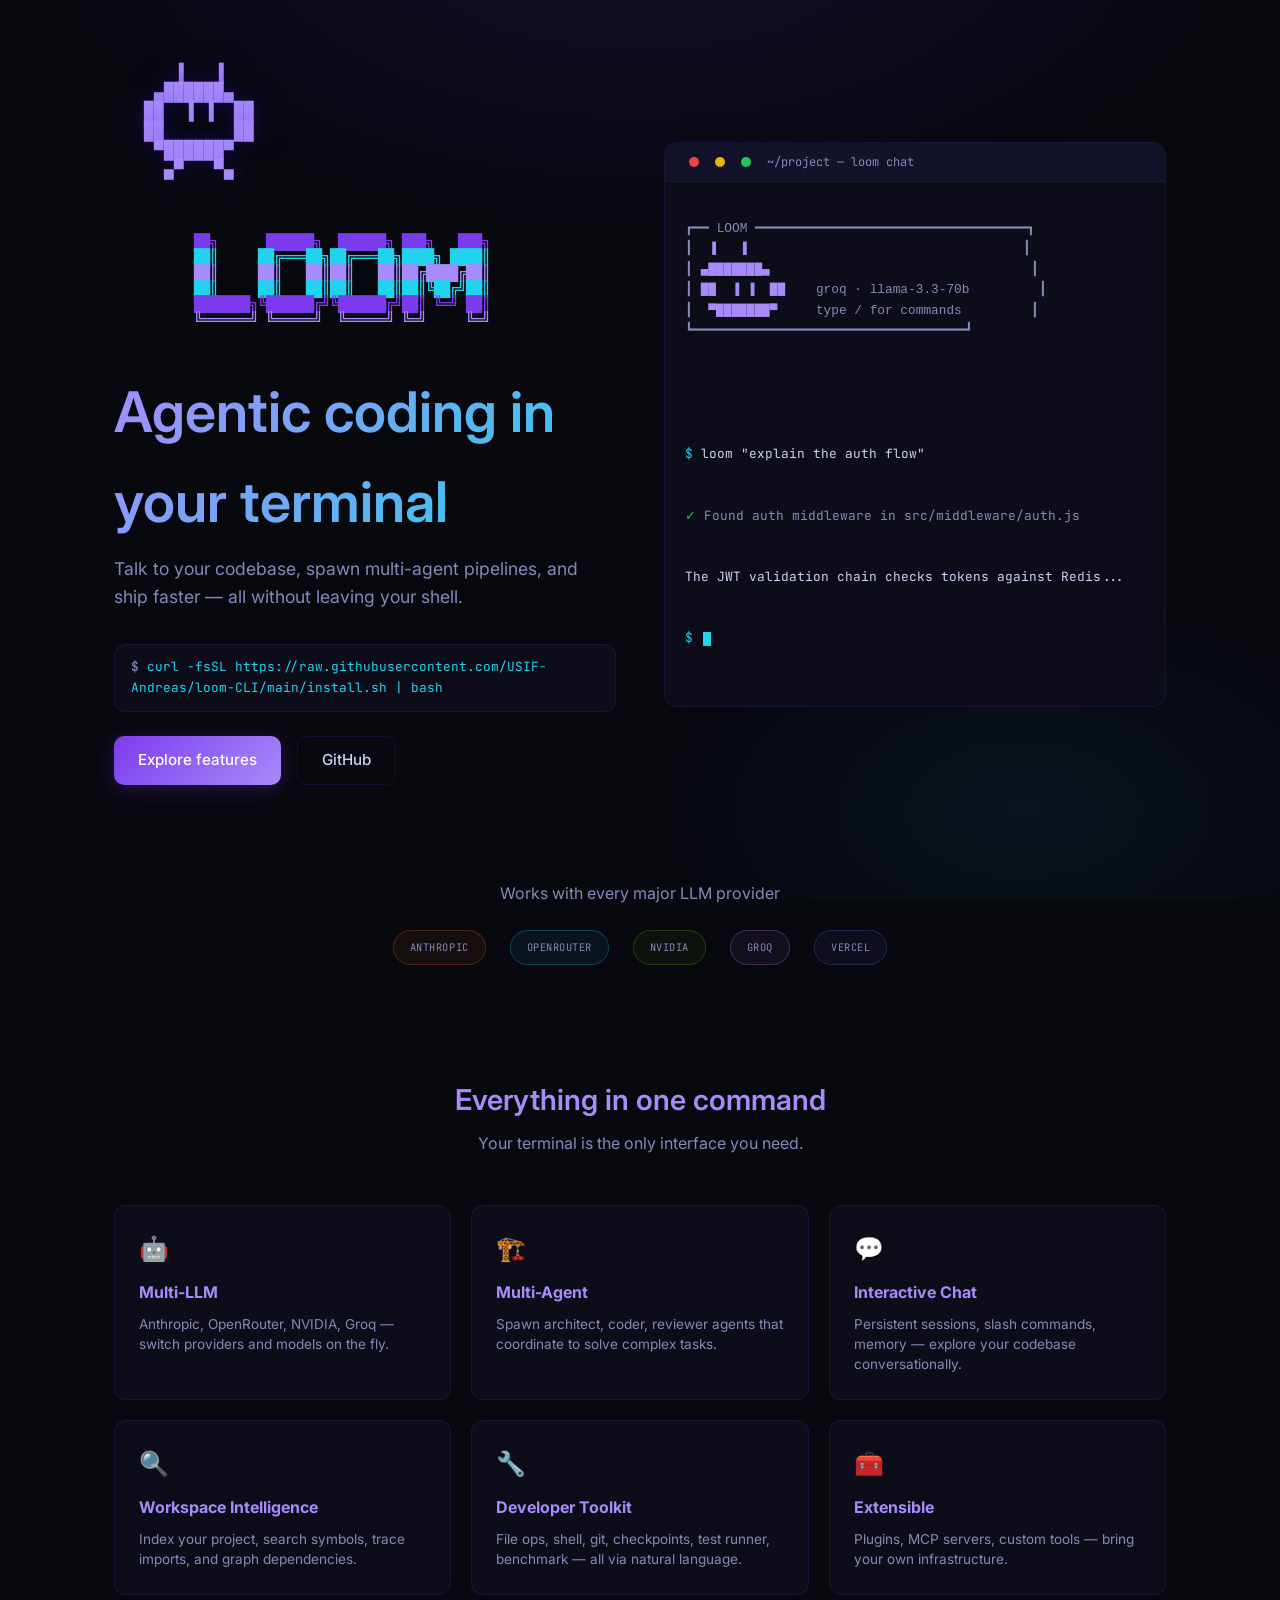
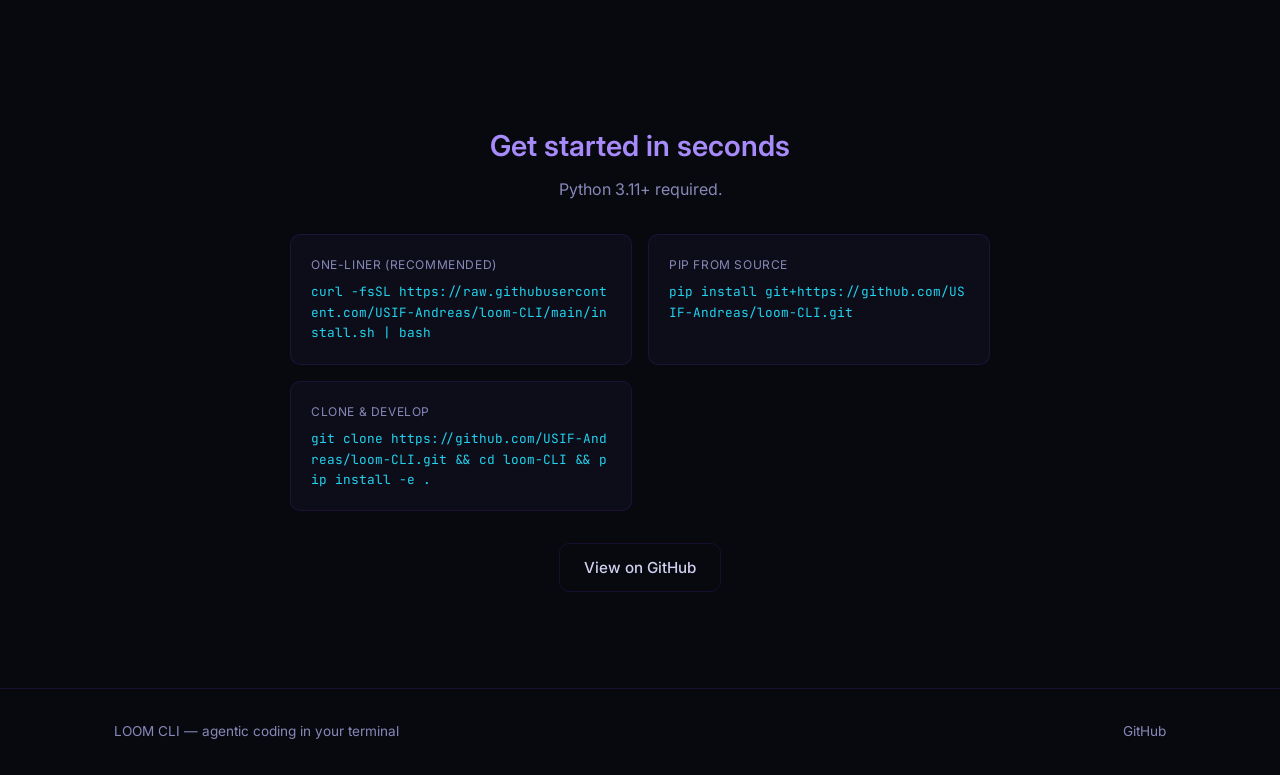
==== website/index.html @ ad47f684 "On branch main" ====
<!DOCTYPE html>
<html lang="en">
<head>
<meta charset="UTF-8">
<meta name="viewport" content="width=device-width, initial-scale=1.0">
<title>LOOM CLI — Agentic coding in your terminal</title>
<link rel="stylesheet" href="css/style.css">
<link rel="preconnect" href="https://fonts.googleapis.com">
<link href="https://fonts.googleapis.com/css2?family=Inter:wght@400;500;600&family=JetBrains+Mono:wght@400;500&display=swap" rel="stylesheet">
</head>
<body>

<div class="container">

  <!-- Hero -->
  <section class="hero">
    <div class="hero-grid">
      <div class="hero-left">
        <div style="display:flex;align-items:center;gap:1.5rem;flex-wrap:wrap">
        <div class="ghost" id="ghost">
          ▐   ▐
        ▄███████▄
       ██  ▐ ▐  ██
       ██       ██
        ▀███████▀
         ▄▀   ▀▄
        </div>

        <div class="loom-ascii">
          <span class="l">██╗      ██████╗  ██████╗ ███╗   ███╗</span>
          <span class="o">██║     ██╔═══██╗██╔═══██╗████╗ ████║</span>
          <span class="m">██║     ██║   ██║██║   ██║██╔████╔██║</span>
          <span class="o">██║     ██║   ██║██║   ██║██║╚██╔╝██║</span>
          <span class="l">███████╗╚██████╔╝╚██████╔╝██║ ╚═╝ ██║</span>
          <span class="m">╚══════╝ ╚═════╝  ╚═════╝ ╚═╝     ╚═╝</span>
        </div>
        </div>

        <h1>Agentic coding in your terminal</h1>
        <p>Talk to your codebase, spawn multi-agent pipelines, and ship faster — all without leaving your shell.</p>

        <div class="install-block">
          <div class="cmd" onclick="copyCmd(this)">
            curl -fsSL https://raw.githubusercontent.com/USIF-Andreas/loom-CLI/main/install.sh | bash
            <span class="copied">copied</span>
          </div>
        </div>

        <div class="btns">
          <a href="#features" class="btn btn-primary">Explore features</a>
          <a href="https://github.com/USIF-Andreas/loom-CLI" class="btn btn-outline">GitHub</a>
        </div>
      </div>

      <div class="hero-right">
        <div class="terminal-demo">
          <div class="bar">
            <span class="dot"></span>
            <span class="dot"></span>
            <span class="dot"></span>
            <span>~/project — loom chat</span>
          </div>
          <div class="output">
<pre class="line" style="margin:0;background:transparent;border:none;padding:0;color:#8888b8">┏━━ LOOM ━━━━━━━━━━━━━━━━━━━━━━━━━━━━━━━━━━┓
┃  <span style="color:#a78bfa">▐   ▐</span>                                    ┃
┃ <span style="color:#a78bfa">▄███████▄</span>                                  ┃
┃ <span style="color:#a78bfa">██  ▐ ▐  ██</span>    <span style="color:#8888b8">groq · llama-3.3-70b</span>         ┃
┃  <span style="color:#a78bfa">▀███████▀</span>     <span style="color:#8888b8">type / for commands</span>         ┃
┗━━━━━━━━━━━━━━━━━━━━━━━━━━━━━━━━━━┛</pre>
            <div class="line"><br></div>
            <div class="line"><span class="prompt">$</span> loom "explain the auth flow"</div>
            <div class="line"><span class="ok">✓</span> <span class="dim">Found auth middleware in src/middleware/auth.js</span></div>
            <div class="line"><span>The JWT validation chain checks tokens against Redis...</span></div>
            <div class="line"><span class="prompt">$</span> <span class="cursor"></span></div>
          </div>
        </div>
      </div>
    </div>
  </section>

  <!-- Providers -->
  <section class="providers">
    <p class="sub" style="text-align:center;color:var(--text2);margin-bottom:1.5rem">Works with every major LLM provider</p>
    <div class="provider-logos">
      <div class="provider-card" style="--c:#f97316">
        <span class="prov-name">Anthropic</span>
      </div>
      <div class="provider-card" style="--c:#22d3ee">
        <span class="prov-name">OpenRouter</span>
      </div>
      <div class="provider-card" style="--c:#76b900">
        <span class="prov-name">NVIDIA</span>
      </div>
      <div class="provider-card" style="--c:#c084fc">
        <span class="prov-name">Groq</span>
      </div>
      <div class="provider-card" style="--c:#6366f1">
        <span class="prov-name">Vercel</span>
      </div>
    </div>
  </section>

  <!-- Features -->
  <section class="features" id="features">
    <h2>Everything in one command</h2>
    <p class="sub">Your terminal is the only interface you need.</p>

    <div class="features-grid">
      <div class="feature-card">
        <div class="icon">&#x1f916;</div>
        <h3>Multi-LLM</h3>
        <p>Anthropic, OpenRouter, NVIDIA, Groq — switch providers and models on the fly.</p>
      </div>
      <div class="feature-card">
        <div class="icon">&#x1f3d7;&#xfe0f;</div>
        <h3>Multi-Agent</h3>
        <p>Spawn architect, coder, reviewer agents that coordinate to solve complex tasks.</p>
      </div>
      <div class="feature-card">
        <div class="icon">&#x1f4ac;</div>
        <h3>Interactive Chat</h3>
        <p>Persistent sessions, slash commands, memory — explore your codebase conversationally.</p>
      </div>
      <div class="feature-card">
        <div class="icon">&#x1f50d;</div>
        <h3>Workspace Intelligence</h3>
        <p>Index your project, search symbols, trace imports, and graph dependencies.</p>
      </div>
      <div class="feature-card">
        <div class="icon">&#x1f527;</div>
        <h3>Developer Toolkit</h3>
        <p>File ops, shell, git, checkpoints, test runner, benchmark — all via natural language.</p>
      </div>
      <div class="feature-card">
        <div class="icon">&#x1f9f0;</div>
        <h3>Extensible</h3>
        <p>Plugins, MCP servers, custom tools — bring your own infrastructure.</p>
      </div>
    </div>
  </section>

  <!-- Install -->
  <section class="install-section" id="install">
    <h2>Get started in seconds</h2>
    <p class="sub">Python 3.11+ required.</p>

    <div class="methods">
      <div class="method">
        <div class="label">One-liner (recommended)</div>
        <code>curl -fsSL https://raw.githubusercontent.com/USIF-Andreas/loom-CLI/main/install.sh | bash</code>
      </div>
      <div class="method">
        <div class="label">pip from source</div>
        <code>pip install git+https://github.com/USIF-Andreas/loom-CLI.git</code>
      </div>
      <div class="method">
        <div class="label">Clone &amp; develop</div>
        <code>git clone https://github.com/USIF-Andreas/loom-CLI.git && cd loom-CLI && pip install -e .</code>
      </div>
    </div>

    <div class="btns">
      <a href="https://github.com/USIF-Andreas/loom-CLI" class="btn btn-outline">View on GitHub</a>
    </div>
  </section>

</div>

<footer>
  <div class="container">
    <div class="inner">
      <p>LOOM CLI &mdash; agentic coding in your terminal</p>
      <a href="https://github.com/USIF-Andreas/loom-CLI">GitHub</a>
    </div>
  </div>
</footer>

<script src="js/script.js"></script>
</body>
</html>
---- website/css/style.css ----
:root {
  --bg: #08080f;
  --bg2: #0d0d1a;
  --bg3: #12122a;
  --text: #d0d0f0;
  --text2: #8888b8;
  --primary: #7c3aed;
  --primary2: #a78bfa;
  --accent: #22d3ee;
  --accent2: #67e8f9;
  --glow: rgba(124, 58, 237, 0.25);
  --glow2: rgba(34, 211, 238, 0.15);
  --border: rgba(124, 58, 237, 0.15);
  --font: 'Inter', system-ui, -apple-system, sans-serif;
  --mono: 'JetBrains Mono', 'Fira Code', monospace;
}

* { margin:0; padding:0; box-sizing:border-box; }
html { scroll-behavior:smooth; }

body {
  font-family: var(--font);
  background: var(--bg);
  color: var(--text);
  line-height: 1.6;
  min-height: 100vh;
  overflow-x: hidden;
}

body::before {
  content: '';
  position: fixed;
  inset: 0;
  background:
    radial-gradient(ellipse 80% 60% at 50% -10%, rgba(124,58,237,.12) 0%, transparent 60%),
    radial-gradient(ellipse 60% 50% at 80% 90%, rgba(34,211,238,.06) 0%, transparent 50%);
  pointer-events: none;
  z-index: 0;
}

.container { max-width: 1100px; margin: 0 auto; padding: 0 1.5rem; position: relative; z-index: 1; }

/* Ghost */
.ghost {
  font-family: var(--mono);
  font-size: 1rem;
  line-height: 1.2;
  color: var(--primary2);
  text-shadow: 0 0 20px var(--glow), 0 0 40px var(--glow);
  white-space: pre;
  display: inline-block;
  animation: ghostFloat 3s ease-in-out infinite, ghostFlicker 5s ease-in-out infinite;
}

@keyframes ghostFloat {
  0%, 100% { transform: translateY(0); }
  50% { transform: translateY(-5px); }
}

@keyframes ghostFlicker {
  0%, 100% { opacity: 1; }
  25% { opacity: .88; }
  50% { opacity: 1; }
  75% { opacity: .92; }
}

.ghost.fly-up {
  animation: ghostFlyUp .2s ease-out forwards;
}

.ghost.fly-down {
  animation: ghostFlyDown .2s ease-in forwards;
}

@keyframes ghostFlyUp {
  0% { transform: translateY(0); }
  100% { transform: translateY(-10px); }
}

@keyframes ghostFlyDown {
  0% { transform: translateY(-10px); }
  100% { transform: translateY(0); }
}

/* LOOM ASCII art */
.loom-ascii {
  font-family: var(--mono);
  font-size: clamp(0.55rem, 2vw, 0.85rem);
  line-height: 1.15;
  white-space: pre;
  display: inline-block;
  text-align: center;
  margin: 1rem 0;
}

.loom-ascii .l { color: var(--primary); }
.loom-ascii .o { color: var(--accent); }
.loom-ascii .m { color: var(--primary2); }

/* Hero */
.hero {
  min-height: 90vh;
  display: flex;
  align-items: center;
  justify-content: center;
  padding: 4rem 0;
}

.hero-grid {
  display: grid;
  grid-template-columns: 1fr 1fr;
  gap: 3rem;
  align-items: center;
  width: 100%;
}

.hero-left {
  text-align: left;
}

.hero-left .loom-ascii {
  text-align: left;
  margin: 1rem 0 0.5rem;
}

.hero-left h1 {
  text-align: left;
  margin: 0.5rem 0;
}

.hero-left p {
  text-align: left;
  margin: 0 0 1.5rem;
  max-width: 480px;
}

.hero-left .install-block {
  margin: 1.5rem 0;
  max-width: 560px;
}

.hero-left .btns {
  justify-content: flex-start;
}

.hero-right {
  display: flex;
  justify-content: center;
}

.hero h1 {
  font-size: clamp(2rem, 6vw, 3.5rem);
  font-weight: 600;
  margin: 1rem 0 .5rem;
  background: linear-gradient(135deg, var(--primary2), var(--accent));
  -webkit-background-clip: text;
  -webkit-text-fill-color: transparent;
  background-clip: text;
}

.hero p {
  color: var(--text2);
  font-size: 1.1rem;
  max-width: 520px;
  margin: 0 auto 2rem;
}

/* Install command */
.install-block {
  margin: 1.5rem auto;
  max-width: 600px;
  width: 100%;
}

.install-block .cmd {
  background: var(--bg2);
  border: 1px solid var(--border);
  border-radius: 12px;
  padding: .8rem 1rem;
  font-family: var(--mono);
  font-size: .8rem;
  color: var(--accent);
  cursor: pointer;
  transition: all .3s;
  position: relative;
  overflow-wrap: break-word;
}

.install-block .cmd::before {
  content: '$';
  color: var(--text2);
  font-weight: 500;
}

.install-block .cmd:hover {
  border-color: var(--primary);
  box-shadow: 0 0 25px var(--glow);
}

.install-block .cmd .copied {
  position: absolute;
  right: .75rem;
  font-size: .7rem;
  color: var(--accent);
  opacity: 0;
  transition: opacity .3s;
}

.install-block .cmd .copied.show { opacity: 1; }

/* Buttons */
.btn {
  display: inline-flex;
  align-items: center;
  gap: .5rem;
  padding: .7rem 1.5rem;
  border-radius: 10px;
  font-weight: 500;
  text-decoration: none;
  transition: all .3s;
  font-size: .95rem;
  cursor: pointer;
  border: none;
}

.btn-primary {
  background: linear-gradient(135deg, var(--primary), var(--primary2));
  color: #fff;
  box-shadow: 0 4px 20px var(--glow);
}

.btn-primary:hover {
  transform: translateY(-2px);
  box-shadow: 0 6px 30px var(--glow);
}

.btn-outline {
  background: transparent;
  color: var(--text);
  border: 1px solid var(--border);
}

.btn-outline:hover {
  border-color: var(--primary);
  background: rgba(124,58,237,.08);
  transform: translateY(-2px);
}

.btns { display: flex; gap: 1rem; justify-content: center; flex-wrap: wrap; margin-top: 1rem; }

/* Provider logos */
.providers {
  padding: 2rem 0 3rem;
}

.provider-logos {
  display: flex;
  justify-content: center;
  align-items: center;
  gap: 1.5rem;
  flex-wrap: wrap;
}

.provider-card {
  display: flex;
  align-items: center;
  padding: .5rem 1rem;
  border-radius: 20px;
  border: 1px solid color-mix(in srgb, var(--c) 25%, transparent);
  background: color-mix(in srgb, var(--c) 6%, transparent);
  transition: all .3s;
  cursor: default;
}

.provider-card:hover {
  background: color-mix(in srgb, var(--c) 14%, transparent);
  border-color: color-mix(in srgb, var(--c) 50%, transparent);
  transform: translateY(-3px);
  box-shadow: 0 6px 20px color-mix(in srgb, var(--c) 15%, transparent);
}

.prov-name {
  font-family: var(--mono);
  font-size: .65rem;
  color: var(--text2);
  text-transform: uppercase;
  letter-spacing: .05em;
}

/* Terminal demo */
.terminal-demo {
  background: var(--bg2);
  border: 1px solid var(--border);
  border-radius: 14px;
  overflow: hidden;
  margin: 3rem auto;
  max-width: 680px;
  width: 100%;
}

.terminal-demo .bar {
  display: flex;
  align-items: center;
  gap: .5rem;
  padding: .6rem 1rem;
  background: var(--bg3);
  border-bottom: 1px solid var(--border);
}

.terminal-demo .bar .dot {
  width: 10px; height: 10px;
  border-radius: 50%;
}

.terminal-demo .bar .dot:nth-child(1) { background: #ef4444; }
.terminal-demo .bar .dot:nth-child(2) { background: #eab308; }
.terminal-demo .bar .dot:nth-child(3) { background: #22c55e; }

.terminal-demo .bar span {
  font-family: var(--mono);
  font-size: .75rem;
  color: var(--text2);
  margin-left: .5rem;
}

.terminal-demo .output {
  padding: 1rem 1.25rem;
  font-family: var(--mono);
  font-size: .8rem;
  line-height: 1.6;
  min-height: 180px;
  white-space: pre;
}

.terminal-demo .output .line {
  opacity: 0;
  animation: typeIn .4s ease forwards;
}

.terminal-demo .output .line:nth-child(1) { animation-delay: .3s; }
.terminal-demo .output .line:nth-child(2) { animation-delay: .9s; }
.terminal-demo .output .line:nth-child(3) { animation-delay: 1.5s; }
.terminal-demo .output .line:nth-child(4) { animation-delay: 2.1s; }
.terminal-demo .output .line:nth-child(5) { animation-delay: 2.7s; }
.terminal-demo .output .line:nth-child(6) { animation-delay: 3.3s; }
.terminal-demo .output .line:nth-child(7) { animation-delay: 3.9s; }
.terminal-demo .output .line:nth-child(8) { animation-delay: 4.5s; }
.terminal-demo .output .line:nth-child(9) { animation-delay: 5.1s; }
.terminal-demo .output .line:nth-child(10) { animation-delay: 5.7s; }

@keyframes typeIn {
  to { opacity: 1; }
}

.terminal-demo .output .prompt { color: var(--accent); }
.terminal-demo .output .info { color: var(--text2); }
.terminal-demo .output .ok { color: #22c55e; }
.terminal-demo .output .highlight { color: var(--primary2); }
.terminal-demo .output .dim { color: var(--text2); }

.terminal-demo .cursor {
  display: inline-block;
  width: 8px;
  height: 1.1em;
  background: var(--accent);
  animation: blink 1s step-end infinite;
  vertical-align: text-bottom;
  margin-left: 2px;
}

@keyframes blink {
  50% { opacity: 0; }
}

/* Features */
.features {
  padding: 4rem 0;
}

.features h2 {
  text-align: center;
  font-size: 1.8rem;
  font-weight: 600;
  margin-bottom: .5rem;
  color: var(--primary2);
}

.features .sub {
  text-align: center;
  color: var(--text2);
  margin-bottom: 3rem;
}

.features-grid {
  display: grid;
  grid-template-columns: repeat(auto-fit, minmax(280px, 1fr));
  gap: 1.25rem;
}

.feature-card {
  background: var(--bg2);
  border: 1px solid var(--border);
  border-radius: 12px;
  padding: 1.5rem;
  transition: all .3s;
  position: relative;
  overflow: hidden;
}

.feature-card::before {
  content: '';
  position: absolute;
  top: 0; left: 0;
  width: 100%; height: 2px;
  background: linear-gradient(90deg, var(--primary), var(--accent));
  transform: scaleX(0);
  transition: transform .4s;
  transform-origin: left;
}

.feature-card:hover { border-color: var(--primary); transform: translateY(-4px); }
.feature-card:hover::before { transform: scaleX(1); }

.feature-card .icon { font-size: 1.5rem; margin-bottom: .75rem; }
.feature-card h3 { font-size: 1rem; margin-bottom: .5rem; color: var(--primary2); }
.feature-card p { font-size: .85rem; color: var(--text2); line-height: 1.5; }

/* Install section */
.install-section {
  padding: 4rem 0;
  text-align: center;
}

.install-section h2 {
  font-size: 1.8rem;
  font-weight: 600;
  margin-bottom: .5rem;
  color: var(--primary2);
}

.install-section .sub {
  color: var(--text2);
  margin-bottom: 2rem;
}

.methods {
  display: grid;
  grid-template-columns: repeat(auto-fit, minmax(240px, 1fr));
  gap: 1rem;
  max-width: 700px;
  margin: 0 auto 2rem;
}

.method {
  background: var(--bg2);
  border: 1px solid var(--border);
  border-radius: 10px;
  padding: 1.25rem;
  text-align: left;
  transition: all .3s;
}

.method:hover { border-color: var(--primary); }

.method .label {
  font-size: .75rem;
  text-transform: uppercase;
  letter-spacing: .05em;
  color: var(--text2);
  margin-bottom: .5rem;
}

.method code {
  display: block;
  font-family: var(--mono);
  font-size: .8rem;
  color: var(--accent);
  word-break: break-all;
}

/* Footer */
footer {
  border-top: 1px solid var(--border);
  padding: 2rem 0;
  margin-top: 2rem;
}

footer .inner {
  display: flex;
  justify-content: space-between;
  align-items: center;
  flex-wrap: wrap;
  gap: 1rem;
}

footer p { color: var(--text2); font-size: .85rem; }

footer a {
  color: var(--text2);
  text-decoration: none;
  font-size: .85rem;
  transition: color .2s;
}

footer a:hover { color: var(--primary2); }

/* Responsive */
@media (max-width: 900px) {
  .hero-grid { grid-template-columns: 1fr; gap: 2rem; }
  .hero-left { text-align: center; }
  .hero-left h1 { text-align: center; }
  .hero-left p { text-align: center; margin: 0 auto 1.5rem; }
  .hero-left .loom-ascii { text-align: center; }
  .hero-left .install-block { margin: 1.5rem auto; }
  .hero-left .btns { justify-content: center; }
}

@media (max-width: 640px) {
  .btns { flex-direction: column; align-items: center; }
  .features-grid { grid-template-columns: 1fr; }
  .methods { grid-template-columns: 1fr; }
  footer .inner { flex-direction: column; text-align: center; }
  .terminal-demo .output { padding: .75rem; font-size: .7rem; }
  .hero h1 { font-size: clamp(1.4rem, 5vw, 2rem); }
  .hero p { font-size: .95rem; }
  .install-block .cmd { font-size: .7rem; padding: .6rem .75rem; }
}
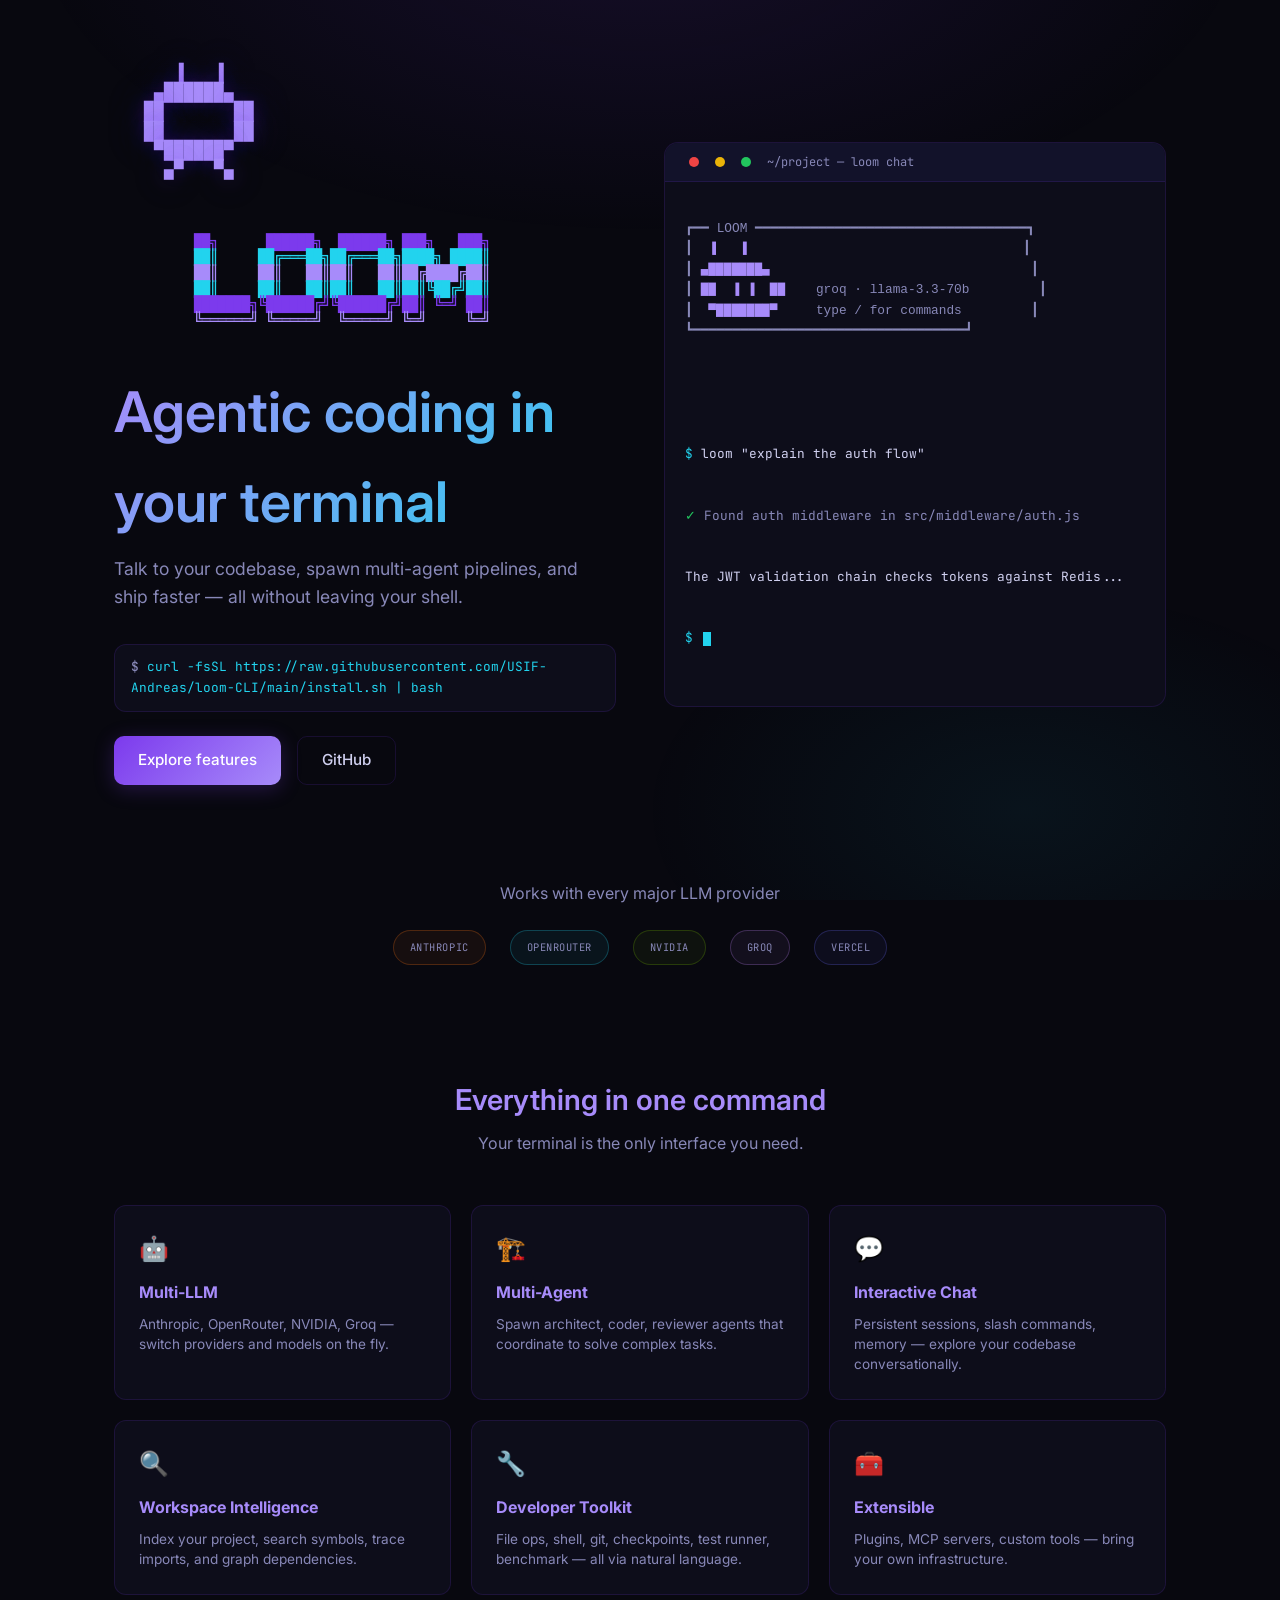
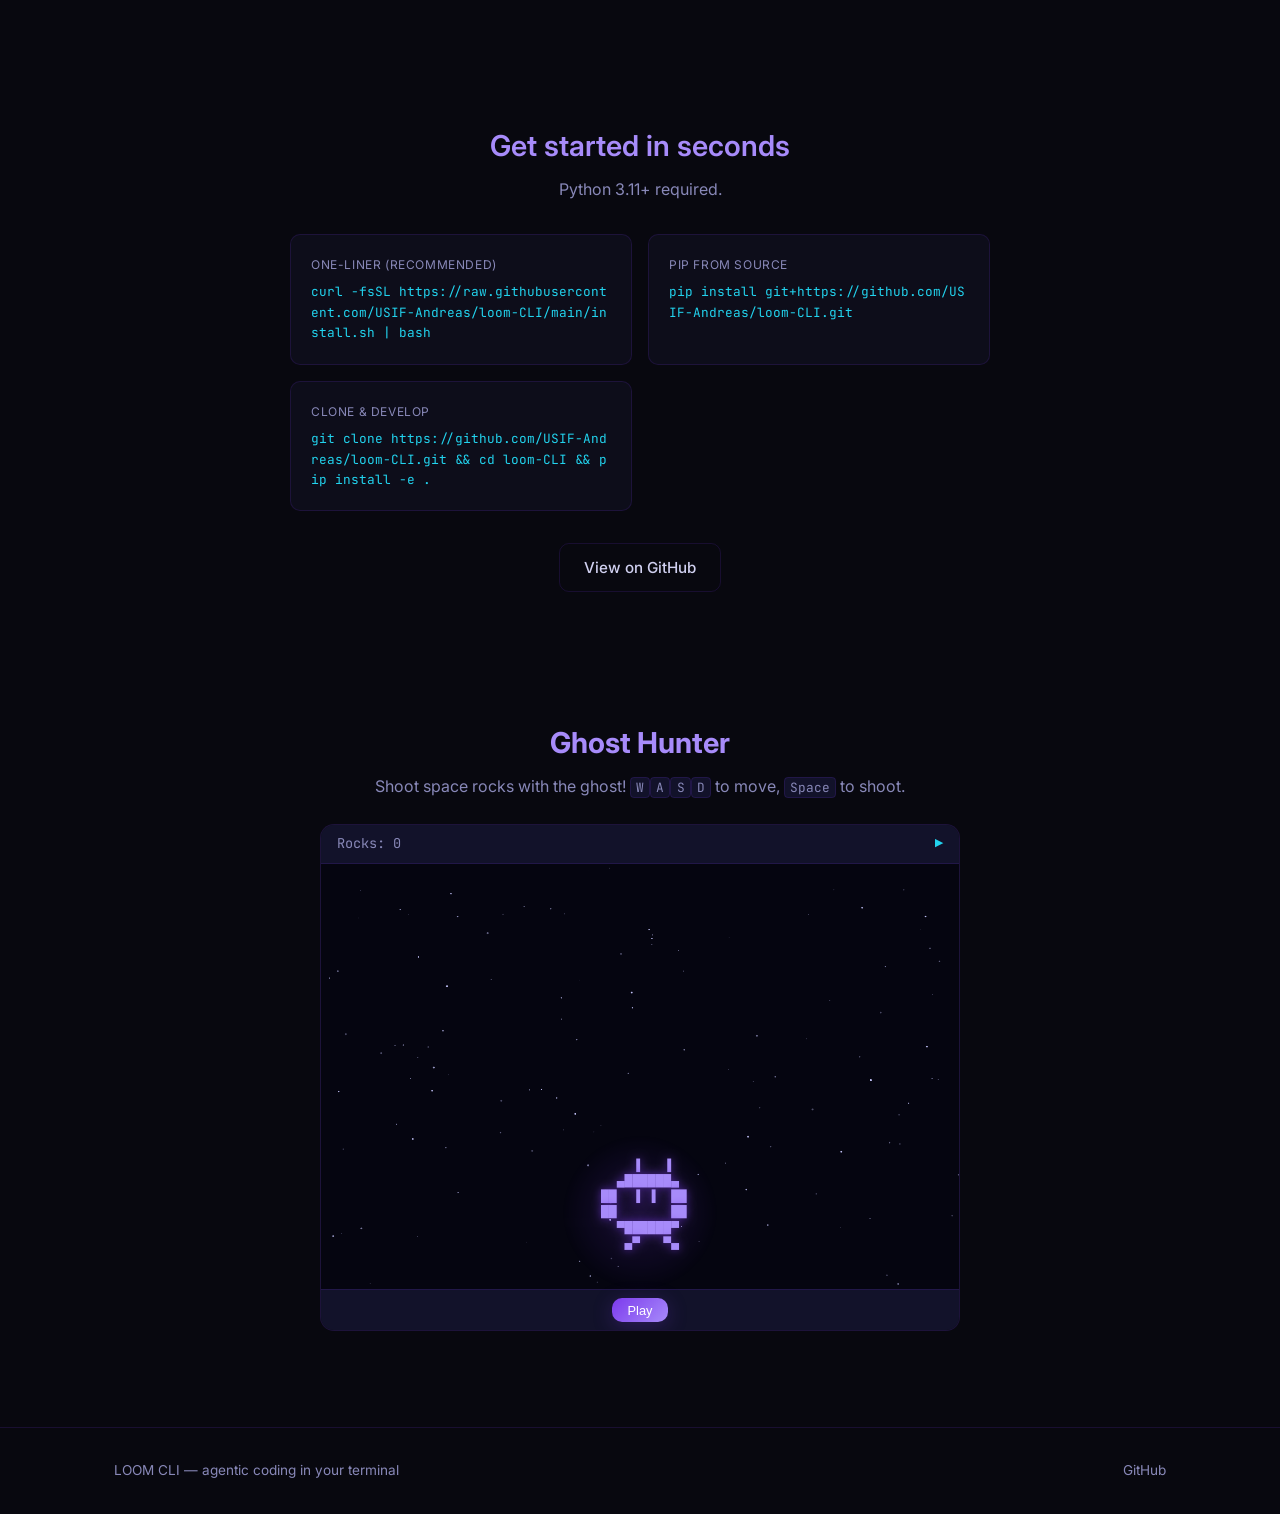
==== commit 43bb796b: "On branch main" ====
--- a/website/index.html
+++ b/website/index.html
@@ -164,6 +164,22 @@
     </div>
   </section>
 
+  <!-- Game -->
+  <section class="game-section" id="game">
+    <h2>Ghost Hunter</h2>
+    <p class="sub">Shoot space rocks with the ghost! <kbd>W</kbd><kbd>A</kbd><kbd>S</kbd><kbd>D</kbd> to move, <kbd>Space</kbd> to shoot.</p>
+    <div class="game-wrapper">
+      <div class="game-hud-top">
+        <span>Rocks: <span id="rockCount">0</span></span>
+        <span class="game-status" id="gameStatus">&#9654;</span>
+      </div>
+      <canvas id="gameCanvas"></canvas>
+      <div class="game-hud-bottom">
+        <button class="btn btn-primary" id="restartBtn">Play</button>
+      </div>
+    </div>
+  </section>
+
 </div>
 
 <footer>
--- a/website/css/style.css
+++ b/website/css/style.css
@@ -515,6 +515,79 @@
   .hero-left .btns { justify-content: center; }
 }
 
+/* Game */
+.game-section {
+  padding: 4rem 0;
+  text-align: center;
+}
+
+.game-section h2 {
+  font-size: 1.8rem;
+  color: var(--primary2);
+  margin-bottom: .5rem;
+}
+
+.game-section .sub {
+  color: var(--text2);
+  margin-bottom: 1.5rem;
+}
+
+.game-section kbd {
+  font-family: var(--mono);
+  background: var(--bg3);
+  border: 1px solid var(--border);
+  border-radius: 4px;
+  padding: .1em .4em;
+  font-size: .8rem;
+}
+
+.game-wrapper {
+  max-width: 640px;
+  margin: 0 auto;
+  background: var(--bg2);
+  border: 1px solid var(--border);
+  border-radius: 14px;
+  overflow: hidden;
+}
+
+.game-hud-top {
+  display: flex;
+  justify-content: space-between;
+  align-items: center;
+  padding: .5rem 1rem;
+  background: var(--bg3);
+  border-bottom: 1px solid var(--border);
+  font-family: var(--mono);
+  font-size: .85rem;
+  color: var(--text2);
+}
+
+.game-hud-bottom {
+  display: flex;
+  justify-content: center;
+  align-items: center;
+  padding: .5rem 1rem;
+  background: var(--bg3);
+  border-top: 1px solid var(--border);
+}
+
+.game-hud-bottom .btn {
+  padding: .3rem 1rem;
+  font-size: .8rem;
+}
+
+.game-status {
+  color: var(--accent);
+}
+
+#gameCanvas {
+  display: block;
+  width: 100%;
+  aspect-ratio: 600 / 400;
+  background: #050510;
+  cursor: none;
+}
+
 @media (max-width: 640px) {
   .btns { flex-direction: column; align-items: center; }
   .features-grid { grid-template-columns: 1fr; }
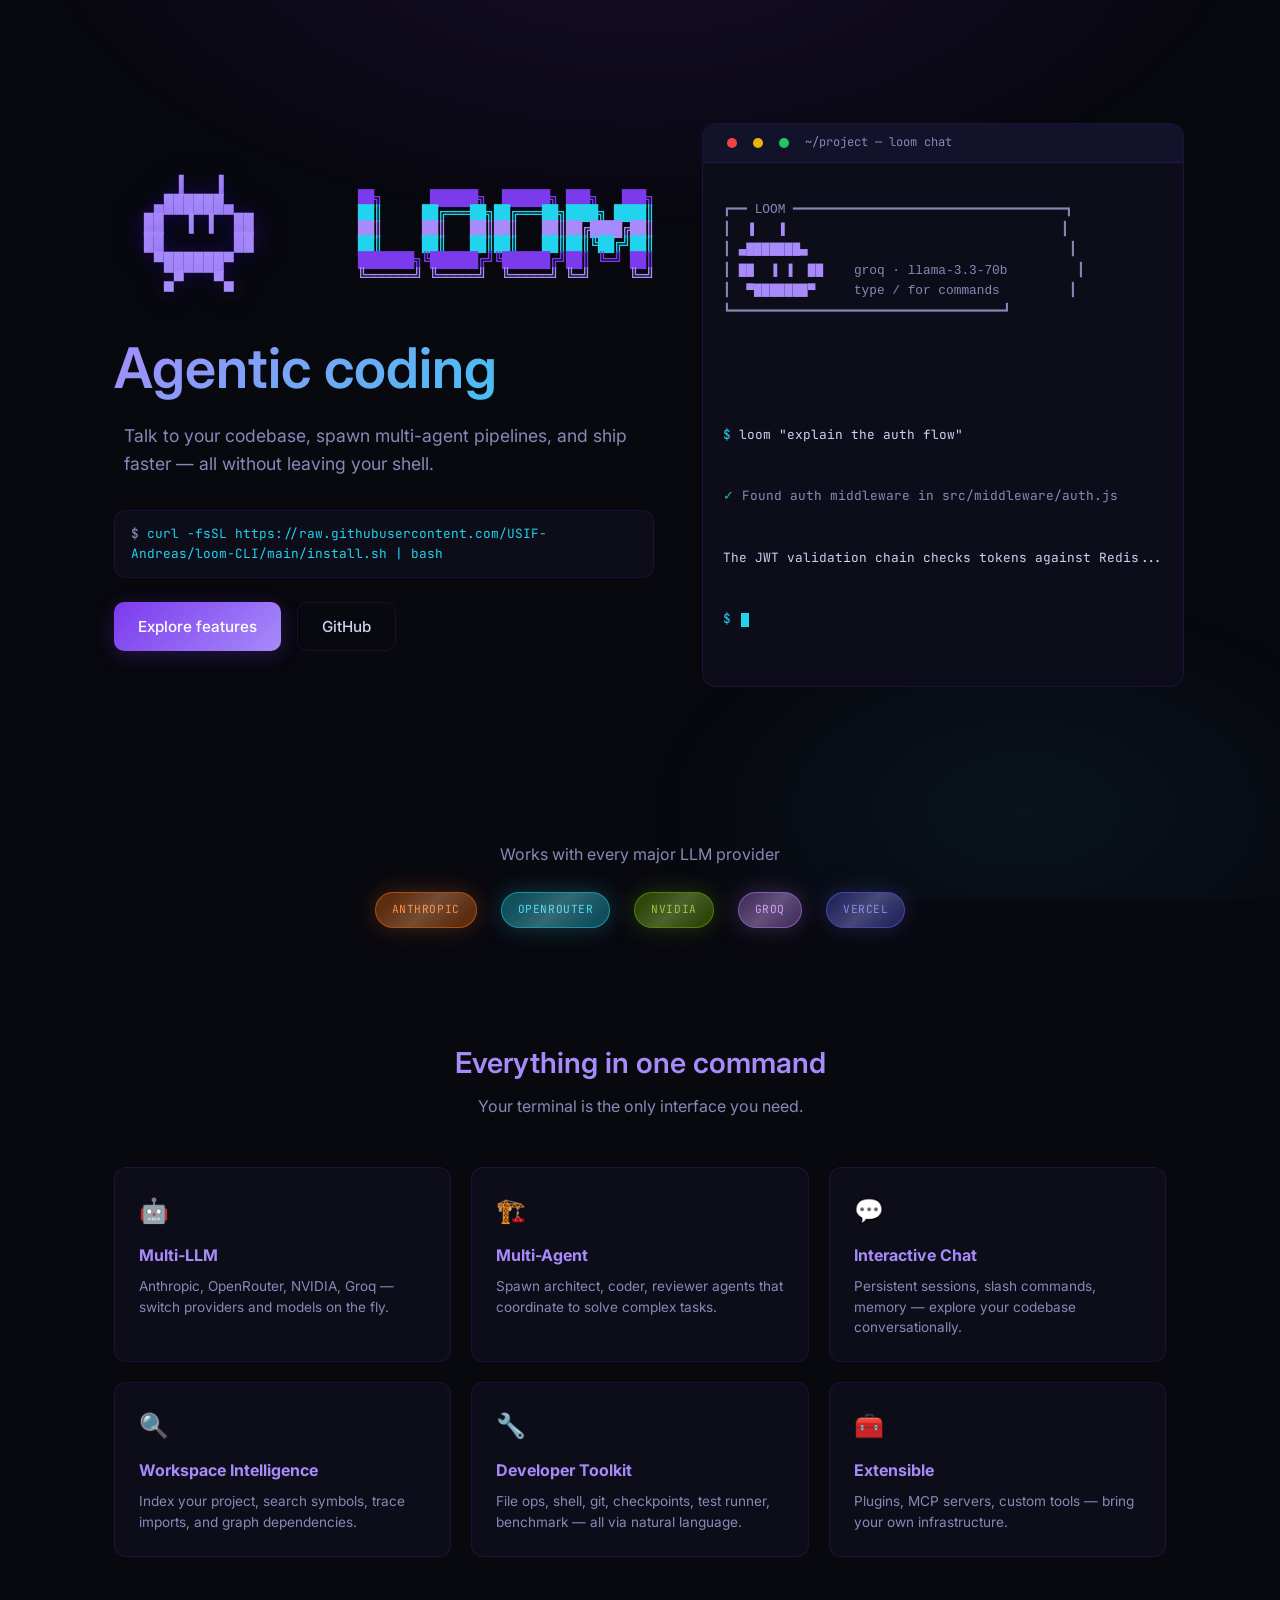
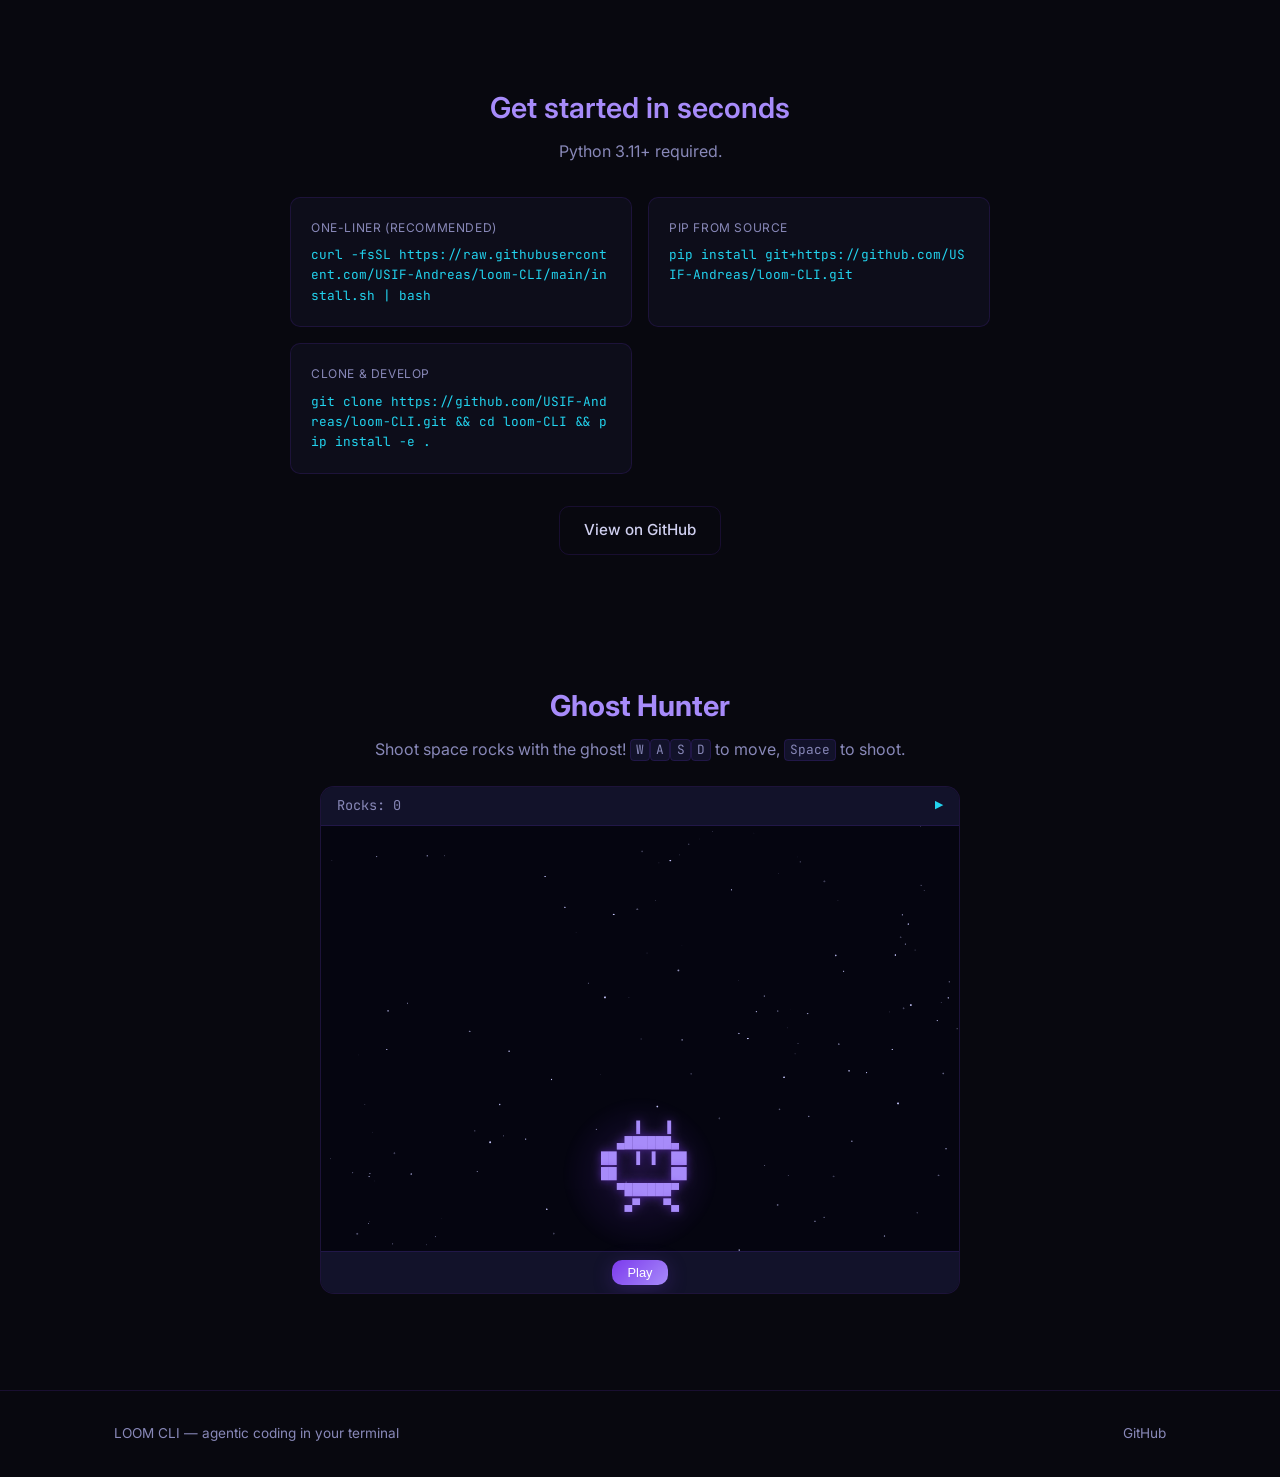
==== commit 8c93fb99: "On branch main" ====
--- a/website/index.html
+++ b/website/index.html
@@ -4,6 +4,7 @@
 <meta charset="UTF-8">
 <meta name="viewport" content="width=device-width, initial-scale=1.0">
 <title>LOOM CLI — Agentic coding in your terminal</title>
+<link rel="icon" type="image/svg+xml" href="data:image/svg+xml,%3Csvg xmlns='http://www.w3.org/2000/svg' viewBox='0 0 64 64'%3E%3Cdefs%3E%3ClinearGradient id='g' x1='0' y1='0' x2='1' y2='1'%3E%3Cstop offset='0' stop-color='%23a78bfa'/%3E%3Cstop offset='1' stop-color='%237c3aed'/%3E%3C/linearGradient%3E%3C/defs%3E%3Cpath d='M32 6C22 6 14 14 14 24v20c0 2 2 4 4 4l6-4 6 4 6-4 6 4 6-4 6 4c2 0 4-2 4-4V24c0-10-8-18-18-18z' fill='url(%23g)'/%3E%3Ccircle cx='24' cy='24' r='3' fill='%231a1a2e'/%3E%3Ccircle cx='40' cy='24' r='3' fill='%231a1a2e'/%3E%3Ccircle cx='24' cy='24' r='1.2' fill='%23fff'/%3E%3Ccircle cx='40' cy='24' r='1.2' fill='%23fff'/%3E%3C/svg%3E">
 <link rel="stylesheet" href="css/style.css">
 <link rel="preconnect" href="https://fonts.googleapis.com">
 <link href="https://fonts.googleapis.com/css2?family=Inter:wght@400;500;600&family=JetBrains+Mono:wght@400;500&display=swap" rel="stylesheet">
@@ -16,8 +17,8 @@
   <section class="hero">
     <div class="hero-grid">
       <div class="hero-left">
-        <div style="display:flex;align-items:center;gap:1.5rem;flex-wrap:wrap">
-        <div class="ghost" id="ghost">
+        <div style="display:flex;align-items:center;gap:1.5rem;flex-wrap:nowrap">
+        <div class="ghost" id="ghost" style="flex-shrink:0">
           ▐   ▐
         ▄███████▄
        ██  ▐ ▐  ██
@@ -36,7 +37,7 @@
         </div>
         </div>
 
-        <h1>Agentic coding in your terminal</h1>
+        <h1 id="heroTitle">Agentic coding in your terminal</h1>
         <p>Talk to your codebase, spawn multi-agent pipelines, and ship faster — all without leaving your shell.</p>
 
         <div class="install-block">
--- a/website/css/style.css
+++ b/website/css/style.css
@@ -152,6 +152,7 @@
   font-size: clamp(2rem, 6vw, 3.5rem);
   font-weight: 600;
   margin: 1rem 0 .5rem;
+  min-height: 1.4em;
   background: linear-gradient(135deg, var(--primary2), var(--accent));
   -webkit-background-clip: text;
   -webkit-text-fill-color: transparent;
@@ -266,23 +267,35 @@
   align-items: center;
   padding: .5rem 1rem;
   border-radius: 20px;
-  border: 1px solid color-mix(in srgb, var(--c) 25%, transparent);
-  background: color-mix(in srgb, var(--c) 6%, transparent);
+  border: 1px solid color-mix(in srgb, var(--c) 50%, transparent);
+  background: color-mix(in srgb, var(--c) 35%, transparent);
   transition: all .3s;
   cursor: default;
+  position: relative;
+  overflow: hidden;
+  box-shadow: 0 0 25px color-mix(in srgb, var(--c) 25%, transparent);
+}
+
+.provider-card::after {
+  content: '';
+  position: absolute;
+  inset: 0;
+  background: linear-gradient(135deg, transparent 15%, rgba(255,255,255,0.15) 50%, transparent 85%);
+  opacity: 1;
+  pointer-events: none;
 }
 
 .provider-card:hover {
-  background: color-mix(in srgb, var(--c) 14%, transparent);
-  border-color: color-mix(in srgb, var(--c) 50%, transparent);
-  transform: translateY(-3px);
-  box-shadow: 0 6px 20px color-mix(in srgb, var(--c) 15%, transparent);
+  background: color-mix(in srgb, var(--c) 55%, transparent);
+  border-color: color-mix(in srgb, var(--c) 85%, transparent);
+  transform: translateY(-3px) scale(1.05);
+  box-shadow: 0 0 50px color-mix(in srgb, var(--c) 55%, transparent), 0 0 100px color-mix(in srgb, var(--c) 30%, transparent);
 }
 
 .prov-name {
   font-family: var(--mono);
-  font-size: .65rem;
-  color: var(--text2);
+  font-size: .7rem;
+  color: color-mix(in srgb, var(--c) 85%, #fff);
   text-transform: uppercase;
   letter-spacing: .05em;
 }
@@ -355,6 +368,7 @@
 .terminal-demo .output .prompt { color: var(--accent); }
 .terminal-demo .output .info { color: var(--text2); }
 .terminal-demo .output .ok { color: #22c55e; }
+.terminal-demo .output .error { color: #ef4444; }
 .terminal-demo .output .highlight { color: var(--primary2); }
 .terminal-demo .output .dim { color: var(--text2); }
 
@@ -586,6 +600,7 @@
   aspect-ratio: 600 / 400;
   background: #050510;
   cursor: none;
+  touch-action: none;
 }
 
 @media (max-width: 640px) {
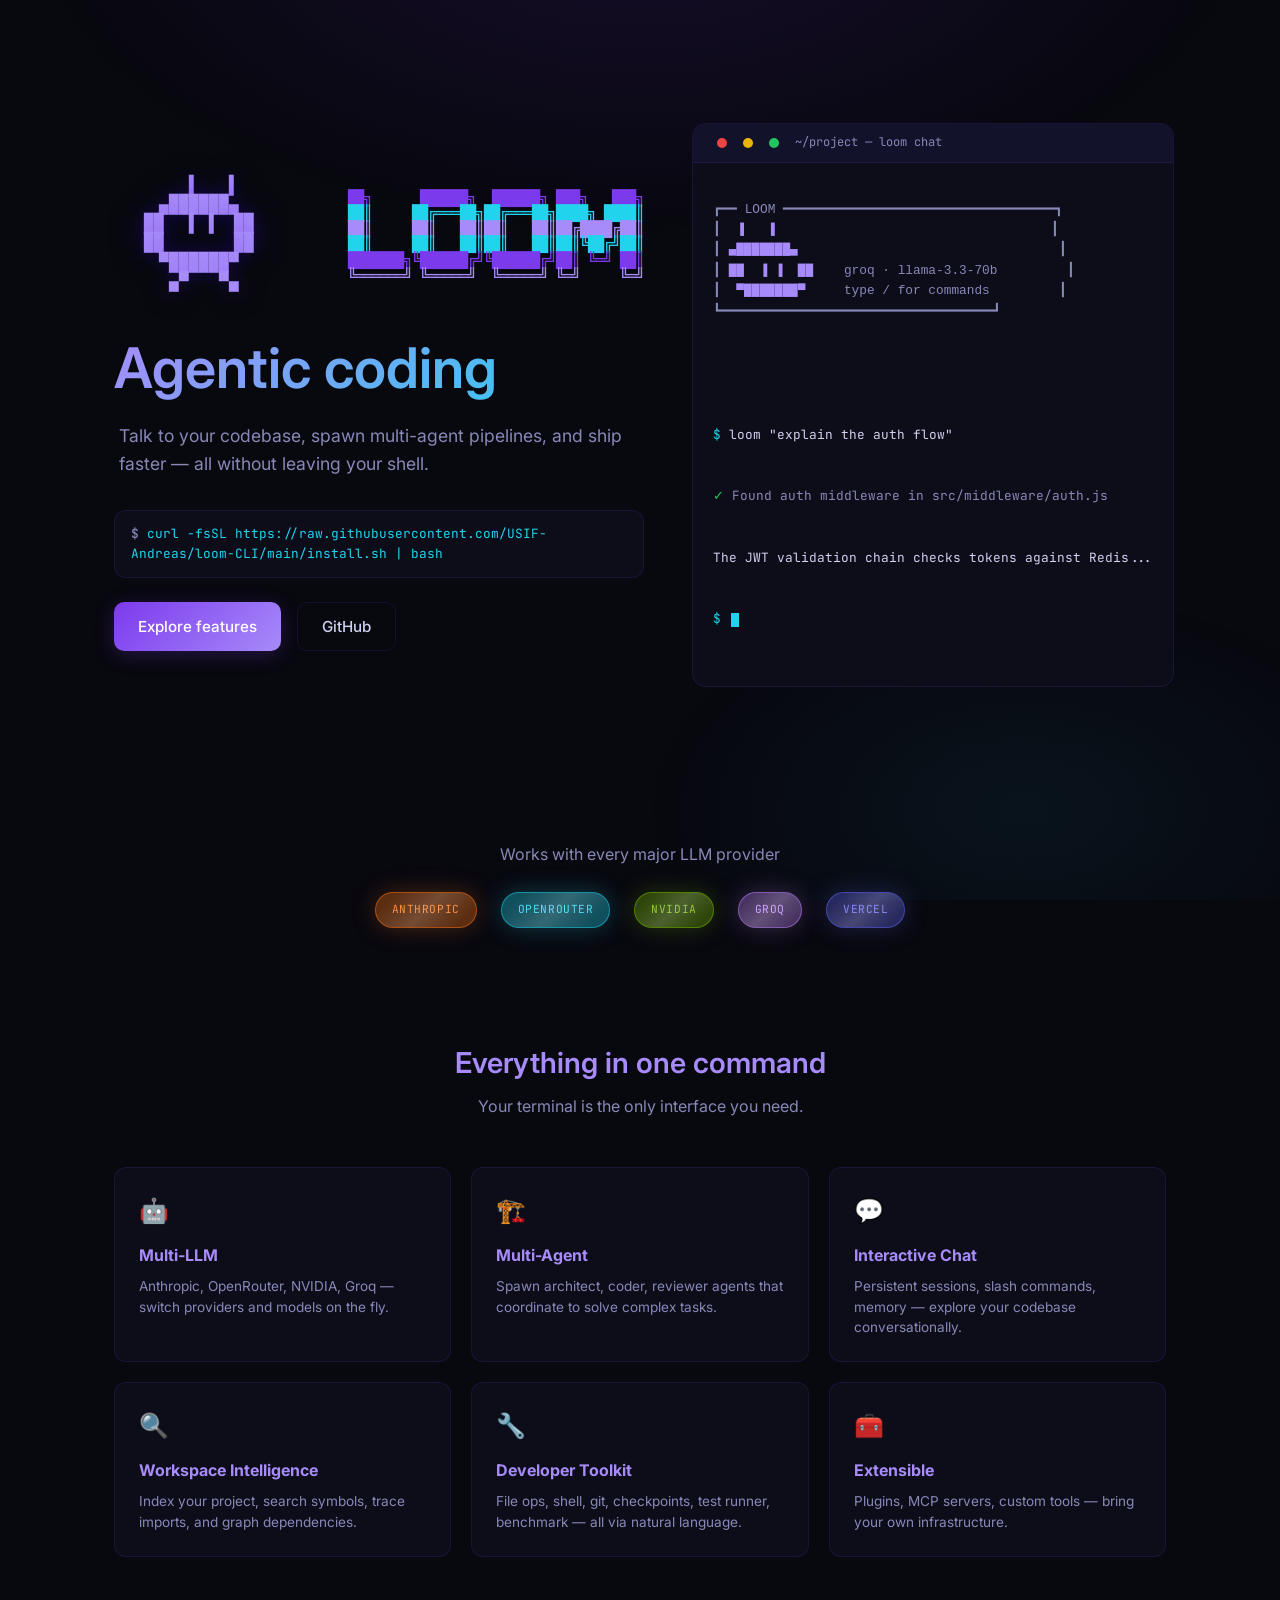
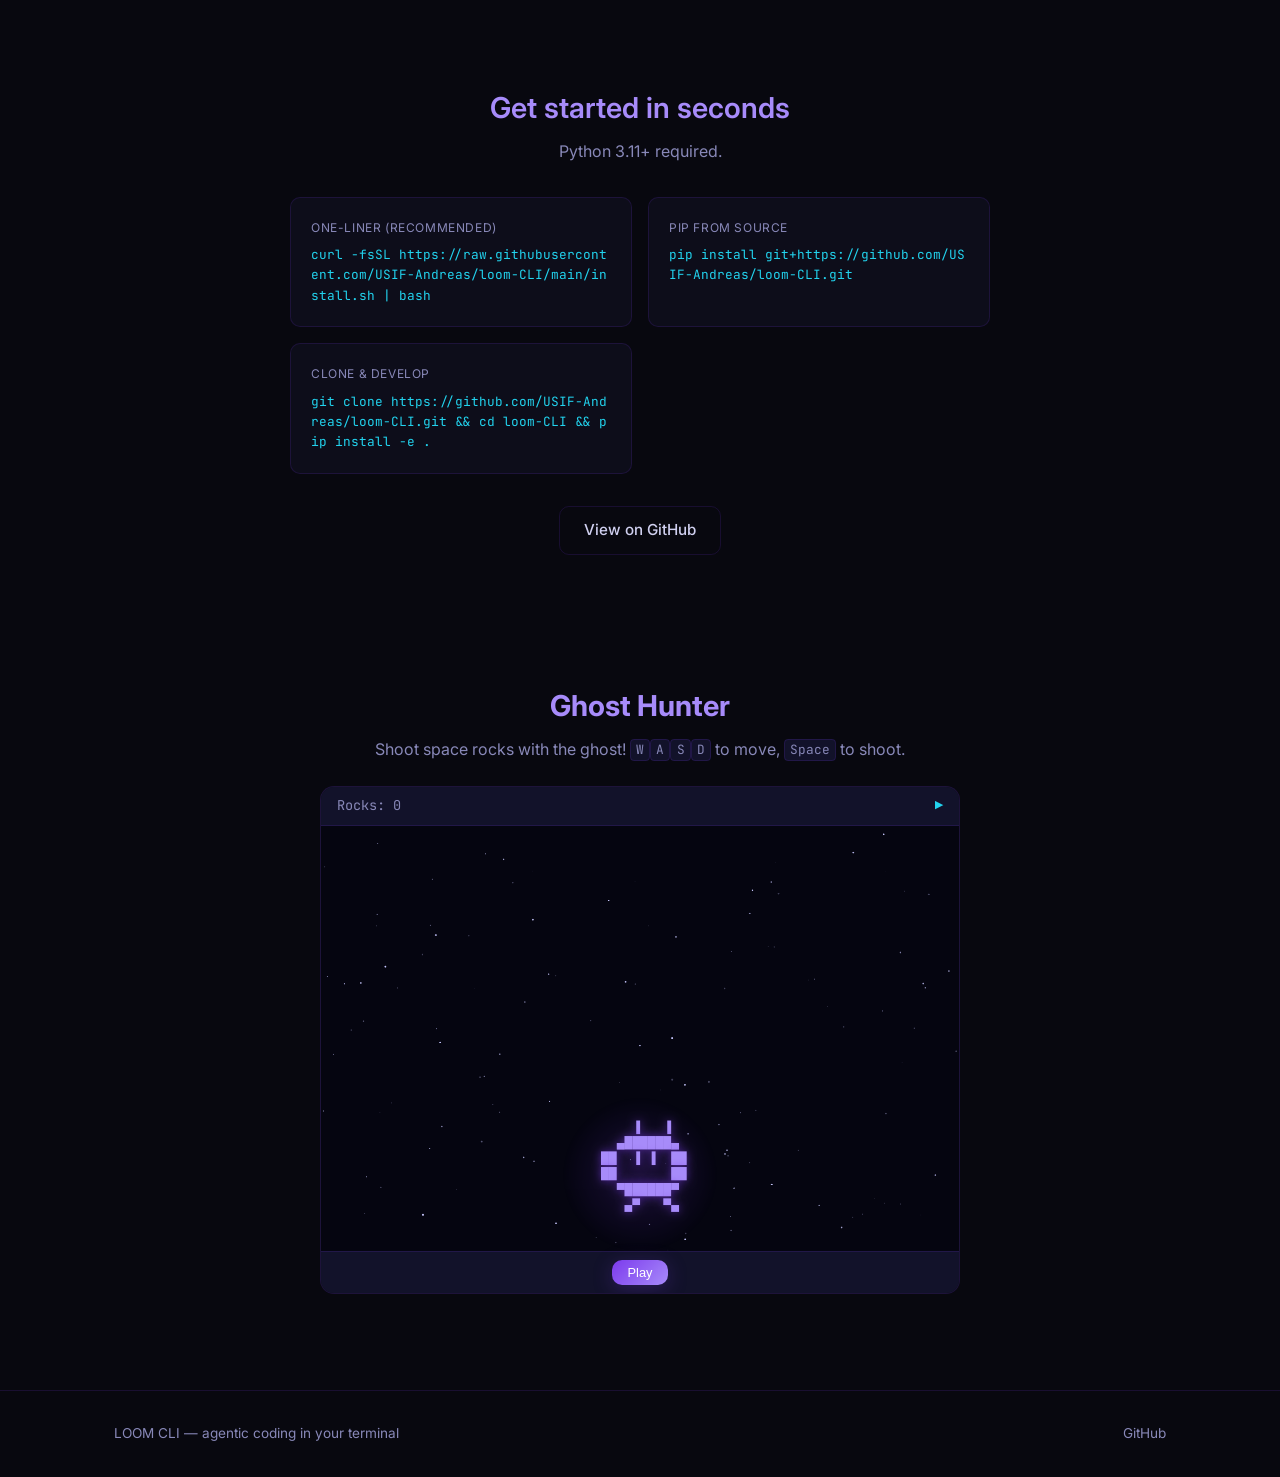
==== commit 39b6b907: "fix mobile: stack ghost+LOOM vertically, prevent layout shift on small screens" ====
--- a/website/index.html
+++ b/website/index.html
@@ -17,7 +17,7 @@
   <section class="hero">
     <div class="hero-grid">
       <div class="hero-left">
-        <div style="display:flex;align-items:center;gap:1.5rem;flex-wrap:nowrap">
+        <div class="ghost-logo" style="display:flex;align-items:center;gap:1.5rem;flex-wrap:nowrap">
         <div class="ghost" id="ghost" style="flex-shrink:0">
           ▐   ▐
         ▄███████▄
--- a/website/css/style.css
+++ b/website/css/style.css
@@ -49,6 +49,8 @@
   text-shadow: 0 0 20px var(--glow), 0 0 40px var(--glow);
   white-space: pre;
   display: inline-block;
+  width: 13ch;
+  text-align: center;
   animation: ghostFloat 3s ease-in-out infinite, ghostFlicker 5s ease-in-out infinite;
 }
 
@@ -527,6 +529,26 @@
   .hero-left .loom-ascii { text-align: center; }
   .hero-left .install-block { margin: 1.5rem auto; }
   .hero-left .btns { justify-content: center; }
+  /* Ghost + LOOM on mobile: stack vertically, prevent layout shift from ghost animation frames */
+  .ghost-logo {
+    flex-direction: column;
+    gap: 1rem;
+  }
+  .ghost {
+    width: 100%;
+    max-width: 280px;
+    margin: 0 auto;
+  }
+}
+
+@media (max-width: 480px) {
+  .ghost {
+    font-size: 0.8rem;
+    max-width: 100%;
+  }
+  .loom-ascii {
+    font-size: 0.5rem;
+  }
 }
 
 /* Game */
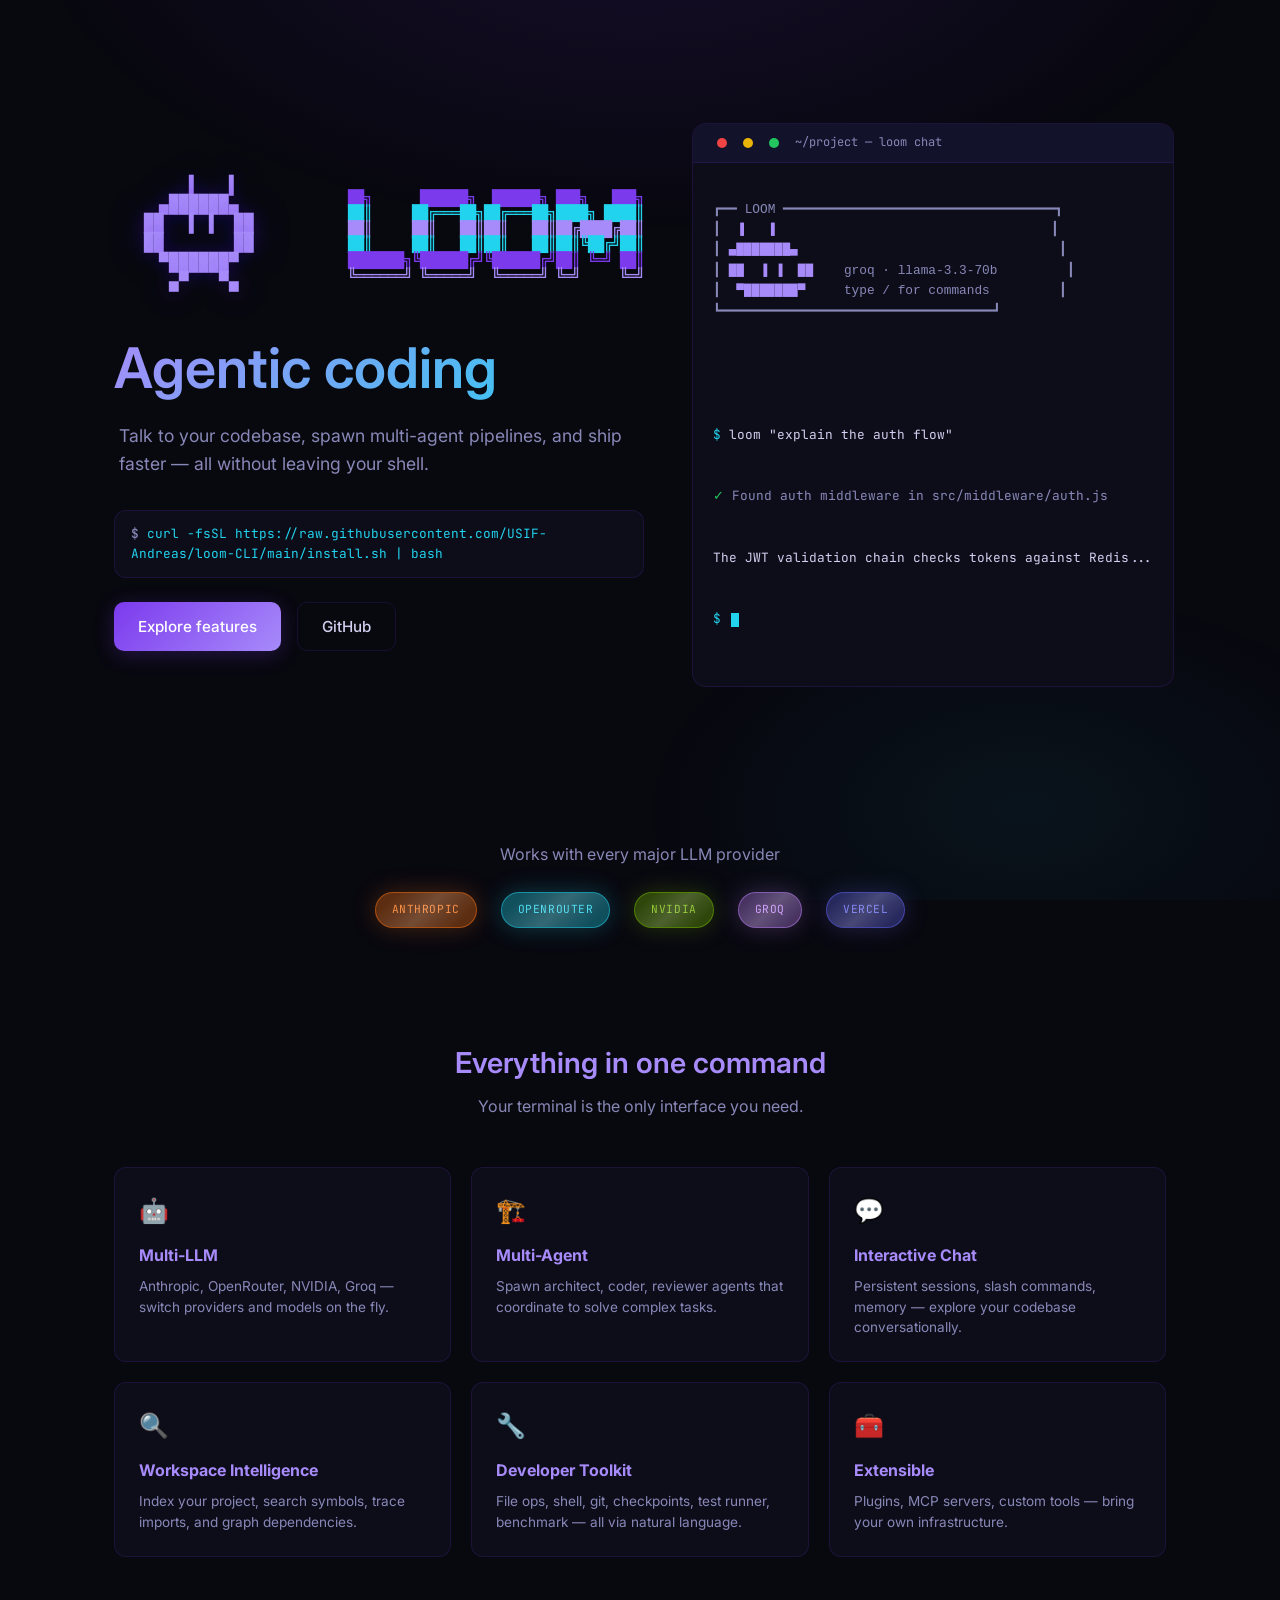
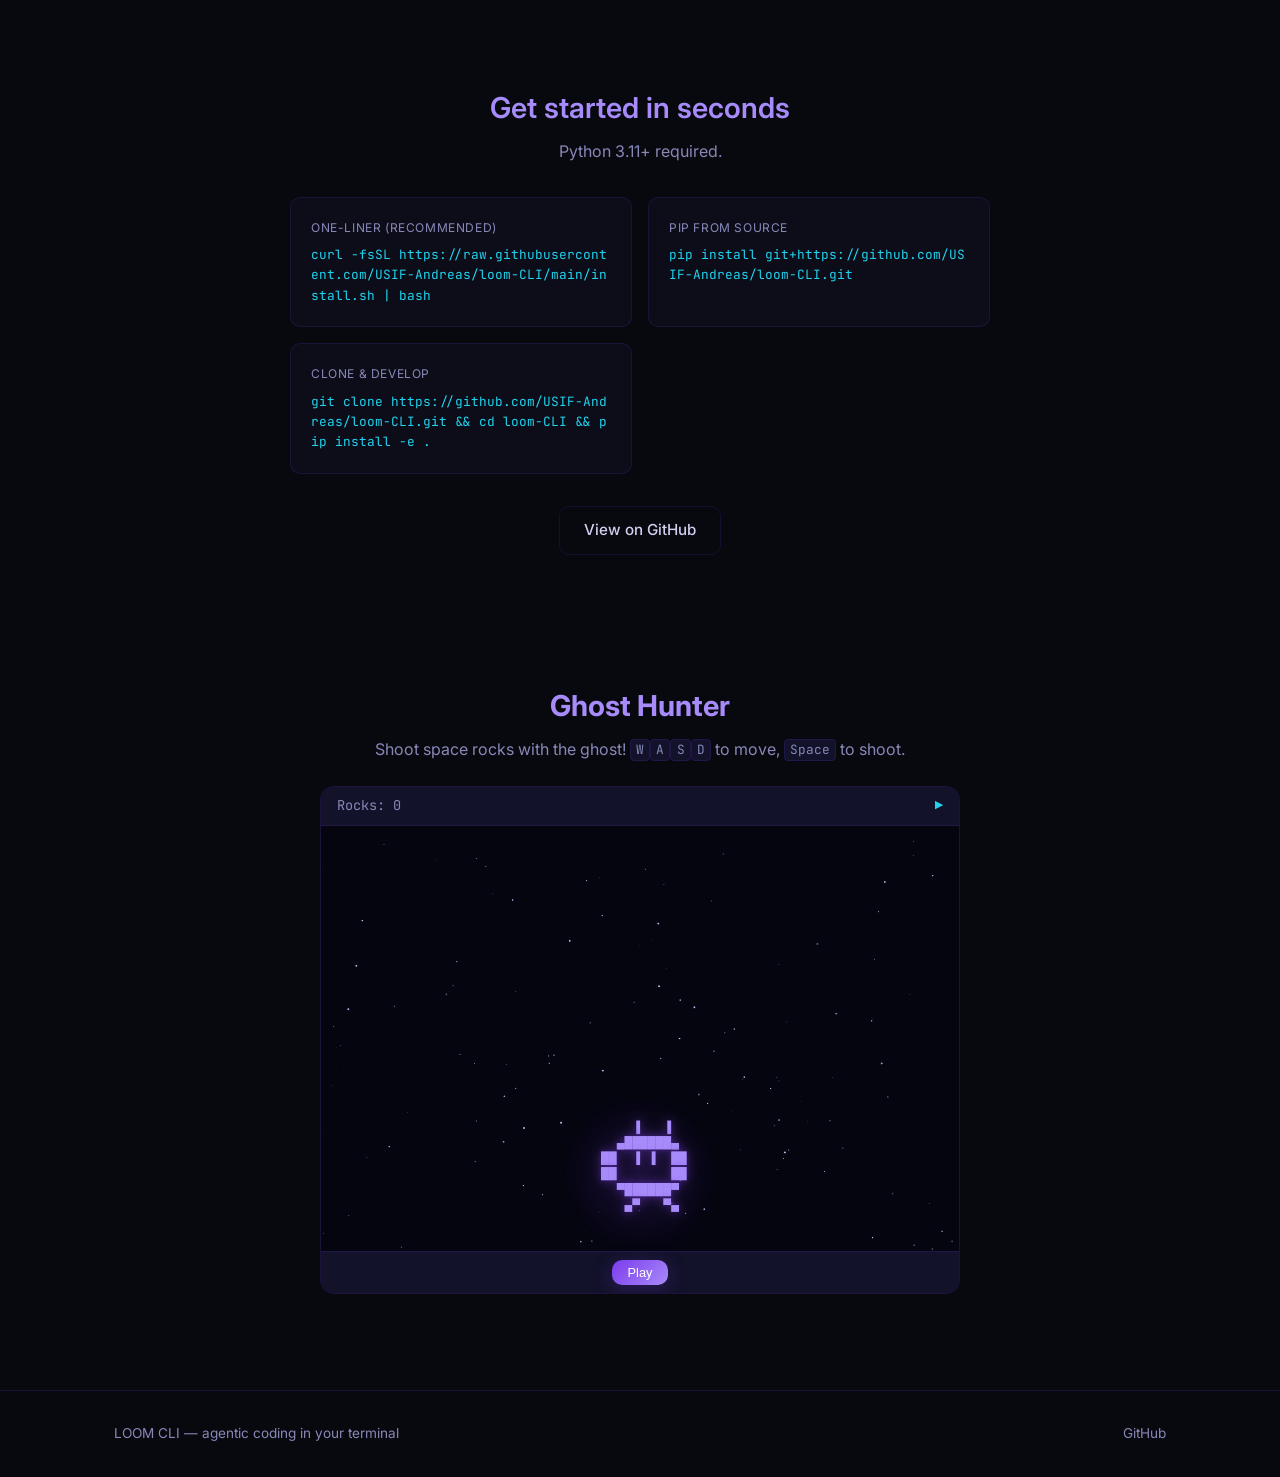
==== commit 9a220577: "On branch main" ====
--- a/website/index.html
+++ b/website/index.html
@@ -17,8 +17,8 @@
   <section class="hero">
     <div class="hero-grid">
       <div class="hero-left">
-        <div class="ghost-logo" style="display:flex;align-items:center;gap:1.5rem;flex-wrap:nowrap">
-        <div class="ghost" id="ghost" style="flex-shrink:0">
+        <div class="ghost-logo">
+        <div class="ghost" id="ghost">
           ▐   ▐
         ▄███████▄
        ██  ▐ ▐  ██
--- a/website/css/style.css
+++ b/website/css/style.css
@@ -38,7 +38,15 @@
   z-index: 0;
 }
 
-.container { max-width: 1100px; margin: 0 auto; padding: 0 1.5rem; position: relative; z-index: 1; }
+.container { max-width: 1100px; margin: 0 auto; padding: 0 1.5rem; position: relative; z-index: 1; overflow-x: hidden; }
+
+/* Ghost logo group */
+.ghost-logo {
+  display: flex;
+  align-items: center;
+  gap: 1.5rem;
+  flex-wrap: nowrap;
+}
 
 /* Ghost */
 .ghost {
@@ -50,6 +58,7 @@
   white-space: pre;
   display: inline-block;
   width: 13ch;
+  flex-shrink: 0;
   text-align: center;
   animation: ghostFloat 3s ease-in-out infinite, ghostFlicker 5s ease-in-out infinite;
 }
@@ -262,6 +271,7 @@
   align-items: center;
   gap: 1.5rem;
   flex-wrap: wrap;
+  width: 100%;
 }
 
 .provider-card {
@@ -269,13 +279,17 @@
   align-items: center;
   padding: .5rem 1rem;
   border-radius: 20px;
-  border: 1px solid color-mix(in srgb, var(--c) 50%, transparent);
+  border: 1px solid rgba(255,255,255,0.1);
+  border-color: color-mix(in srgb, var(--c) 50%, transparent);
+  background: rgba(255,255,255,0.06);
   background: color-mix(in srgb, var(--c) 35%, transparent);
   transition: all .3s;
   cursor: default;
   position: relative;
   overflow: hidden;
+  box-shadow: 0 0 25px rgba(124,58,237,0.15);
   box-shadow: 0 0 25px color-mix(in srgb, var(--c) 25%, transparent);
+  white-space: nowrap;
 }
 
 .provider-card::after {
@@ -288,15 +302,19 @@
 }
 
 .provider-card:hover {
+  background: rgba(255,255,255,0.12);
   background: color-mix(in srgb, var(--c) 55%, transparent);
+  border-color: rgba(255,255,255,0.2);
   border-color: color-mix(in srgb, var(--c) 85%, transparent);
   transform: translateY(-3px) scale(1.05);
+  box-shadow: 0 0 50px rgba(124,58,237,0.3), 0 0 100px rgba(124,58,237,0.15);
   box-shadow: 0 0 50px color-mix(in srgb, var(--c) 55%, transparent), 0 0 100px color-mix(in srgb, var(--c) 30%, transparent);
 }
 
 .prov-name {
   font-family: var(--mono);
   font-size: .7rem;
+  color: #ddd;
   color: color-mix(in srgb, var(--c) 85%, #fff);
   text-transform: uppercase;
   letter-spacing: .05em;
@@ -345,6 +363,7 @@
   line-height: 1.6;
   min-height: 180px;
   white-space: pre;
+  overflow-x: auto;
 }
 
 .terminal-demo .output .line {
@@ -522,32 +541,37 @@
 
 /* Responsive */
 @media (max-width: 900px) {
-  .hero-grid { grid-template-columns: 1fr; gap: 2rem; }
+  .hero-grid { grid-template-columns: 1fr; gap: 1.5rem; }
   .hero-left { text-align: center; }
   .hero-left h1 { text-align: center; }
   .hero-left p { text-align: center; margin: 0 auto 1.5rem; }
   .hero-left .loom-ascii { text-align: center; }
   .hero-left .install-block { margin: 1.5rem auto; }
   .hero-left .btns { justify-content: center; }
-  /* Ghost + LOOM on mobile: stack vertically, prevent layout shift from ghost animation frames */
   .ghost-logo {
     flex-direction: column;
     gap: 1rem;
+    align-items: center;
   }
   .ghost {
-    width: 100%;
-    max-width: 280px;
+    width: auto;
+    max-width: 90%;
     margin: 0 auto;
   }
 }
 
 @media (max-width: 480px) {
   .ghost {
-    font-size: 0.8rem;
+    font-size: 0.75rem;
+    width: 100%;
     max-width: 100%;
   }
   .loom-ascii {
-    font-size: 0.5rem;
+    font-size: 0.45rem;
+  }
+  .hero-left > div:first-child {
+    flex-direction: column;
+    gap: .75rem;
   }
 }
 
@@ -630,8 +654,32 @@
   .features-grid { grid-template-columns: 1fr; }
   .methods { grid-template-columns: 1fr; }
   footer .inner { flex-direction: column; text-align: center; }
-  .terminal-demo .output { padding: .75rem; font-size: .7rem; }
+  .terminal-demo .output { padding: .5rem; font-size: .55rem; }
   .hero h1 { font-size: clamp(1.4rem, 5vw, 2rem); }
   .hero p { font-size: .95rem; }
   .install-block .cmd { font-size: .7rem; padding: .6rem .75rem; }
-}
+  .provider-logos { gap: .5rem; justify-content: center; }
+  .provider-card { padding: .3rem .6rem; font-size: .55rem; max-width: 100%; }
+  .install-block .cmd { font-size: .6rem; padding: .5rem .75rem; }
+  .methods { gap: .5rem; }
+  .method { padding: .75rem; }
+  .method code { font-size: .65rem; word-break: break-all; }
+  .hero h1 { font-size: 1.5rem; }
+  .hero p { font-size: .85rem; }
+  .hero-grid { gap: 1.5rem; }
+  .container { padding: 0 .75rem; }
+}
+
+@media (max-width: 400px) {
+  .terminal-demo .output { font-size: .45rem; padding: .35rem; }
+  .loom-ascii { font-size: 0.4rem; }
+  .ghost { font-size: 0.65rem; }
+  .hero h1 { font-size: 1.2rem; }
+  .hero p { font-size: .8rem; }
+  .install-block .cmd { font-size: .5rem; padding: .4rem .5rem; }
+  .provider-card { padding: .2rem .4rem; font-size: .5rem; }
+  .prov-name { font-size: .5rem; }
+  .btns .btn { font-size: .75rem; padding: .5rem 1rem; }
+  .hero-grid { gap: 1rem; }
+  .container { padding: 0 .5rem; }
+}
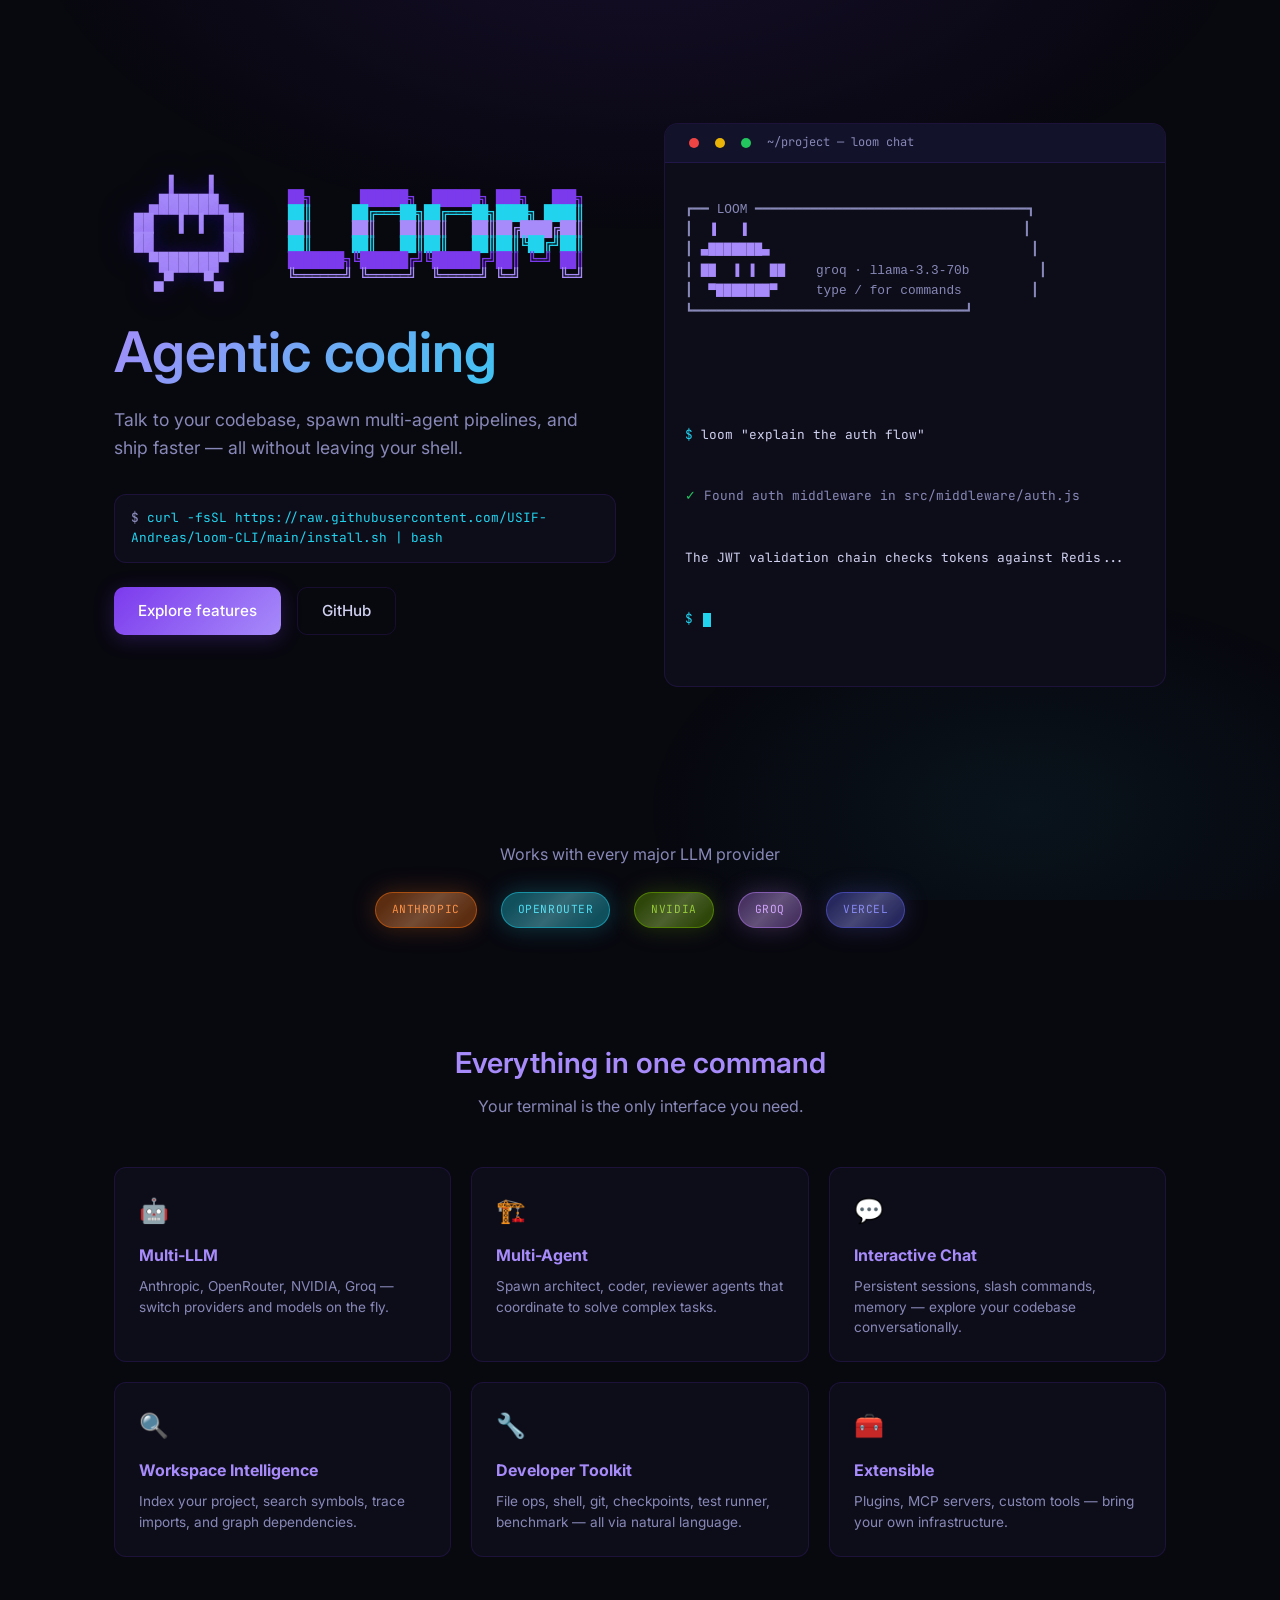
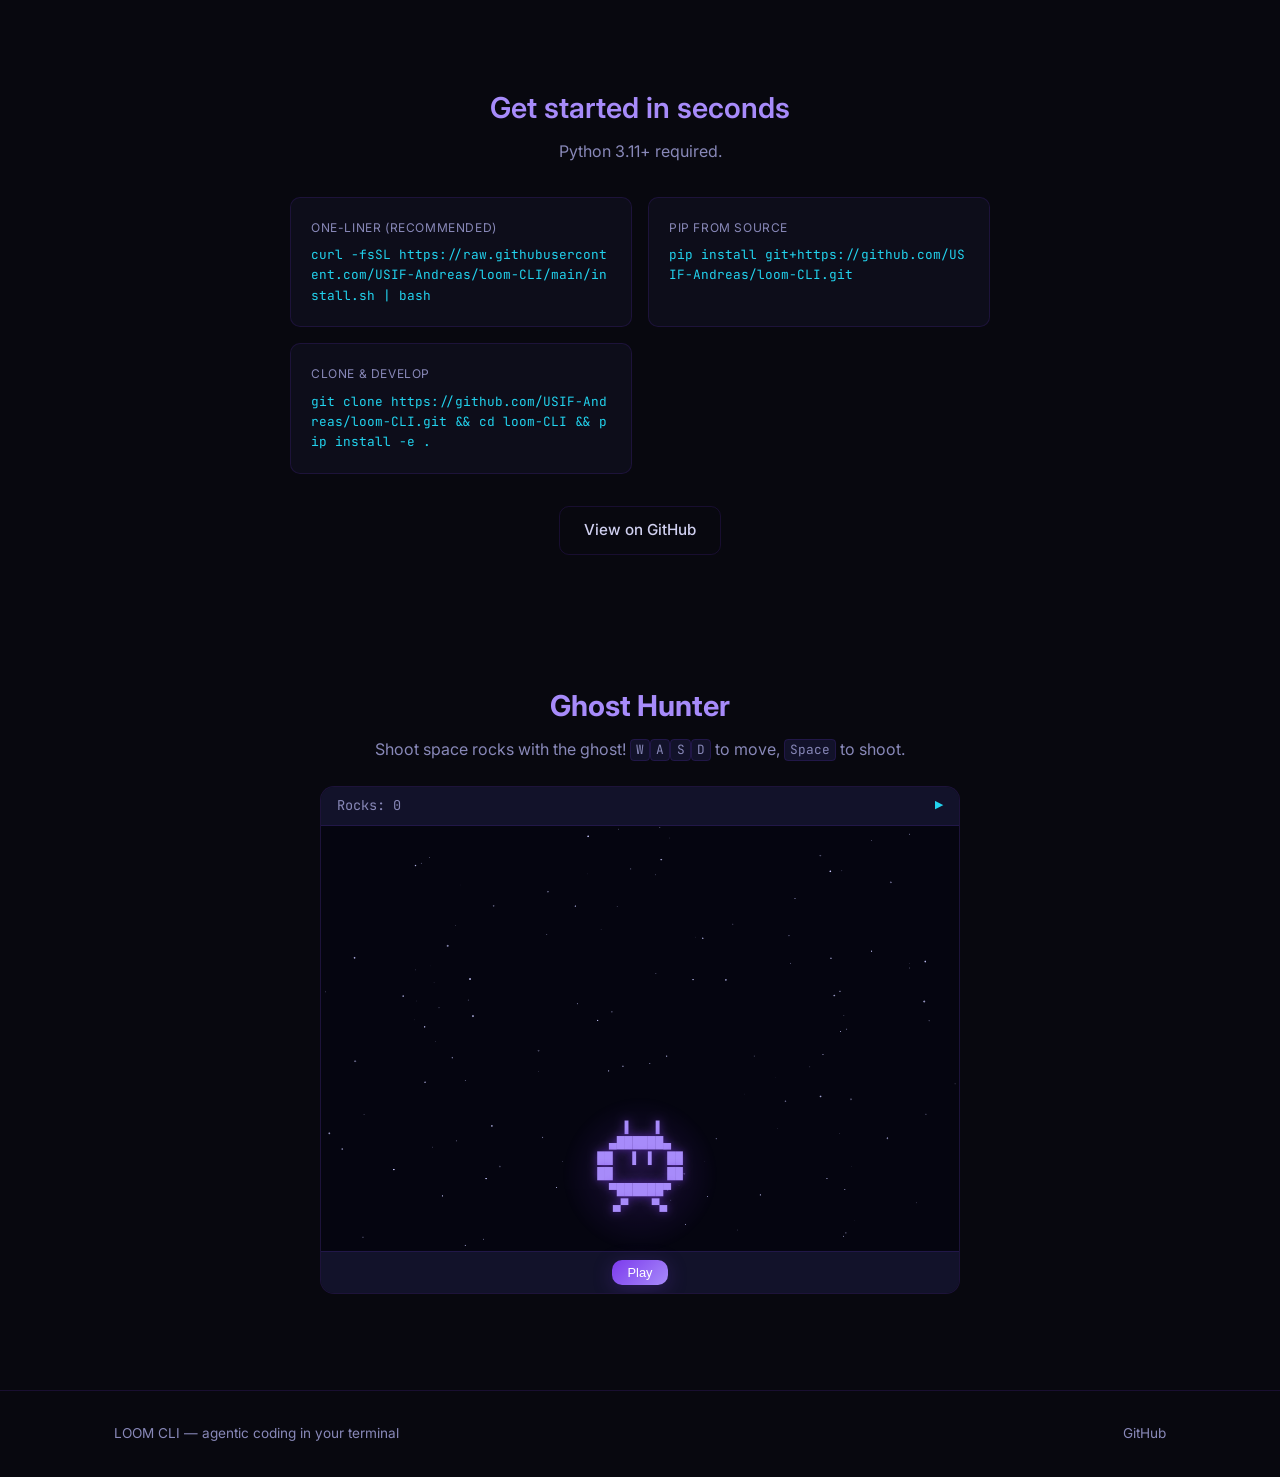
==== commit 468038f9: "On branch main" ====
--- a/website/index.html
+++ b/website/index.html
@@ -18,23 +18,19 @@
     <div class="hero-grid">
       <div class="hero-left">
         <div class="ghost-logo">
-        <div class="ghost" id="ghost">
-          ▐   ▐
-        ▄███████▄
-       ██  ▐ ▐  ██
-       ██       ██
-        ▀███████▀
-         ▄▀   ▀▄
-        </div>
+        <div class="ghost" id="ghost">▐   ▐
+▄███████▄
+██  ▐ ▐  ██
+██       ██
+▀███████▀
+▄▀   ▀▄</div>
 
-        <div class="loom-ascii">
-          <span class="l">██╗      ██████╗  ██████╗ ███╗   ███╗</span>
-          <span class="o">██║     ██╔═══██╗██╔═══██╗████╗ ████║</span>
-          <span class="m">██║     ██║   ██║██║   ██║██╔████╔██║</span>
-          <span class="o">██║     ██║   ██║██║   ██║██║╚██╔╝██║</span>
-          <span class="l">███████╗╚██████╔╝╚██████╔╝██║ ╚═╝ ██║</span>
-          <span class="m">╚══════╝ ╚═════╝  ╚═════╝ ╚═╝     ╚═╝</span>
-        </div>
+        <div class="loom-ascii"><span class="l">██╗      ██████╗  ██████╗ ███╗   ███╗</span>
+<span class="o">██║     ██╔═══██╗██╔═══██╗████╗ ████║</span>
+<span class="m">██║     ██║   ██║██║   ██║██╔████╔██║</span>
+<span class="o">██║     ██║   ██║██║   ██║██║╚██╔╝██║</span>
+<span class="l">███████╗╚██████╔╝╚██████╔╝██║ ╚═╝ ██║</span>
+<span class="m">╚══════╝ ╚═════╝  ╚═════╝ ╚═╝     ╚═╝</span></div>
         </div>
 
         <h1 id="heroTitle">Agentic coding in your terminal</h1>
--- a/website/css/style.css
+++ b/website/css/style.css
@@ -57,7 +57,7 @@
   text-shadow: 0 0 20px var(--glow), 0 0 40px var(--glow);
   white-space: pre;
   display: inline-block;
-  width: 13ch;
+  width: 15ch;
   flex-shrink: 0;
   text-align: center;
   animation: ghostFloat 3s ease-in-out infinite, ghostFlicker 5s ease-in-out infinite;
@@ -101,7 +101,7 @@
   white-space: pre;
   display: inline-block;
   text-align: center;
-  margin: 1rem 0;
+  margin: 0;
 }
 
 .loom-ascii .l { color: var(--primary); }
@@ -552,26 +552,27 @@
     flex-direction: column;
     gap: 1rem;
     align-items: center;
+    justify-content: center;
   }
   .ghost {
-    width: auto;
-    max-width: 90%;
-    margin: 0 auto;
+    margin: 0;
   }
 }
 
 @media (max-width: 480px) {
   .ghost {
     font-size: 0.75rem;
-    width: 100%;
-    max-width: 100%;
+    margin: 0;
   }
   .loom-ascii {
     font-size: 0.45rem;
+    align-self: center;
   }
   .hero-left > div:first-child {
     flex-direction: column;
     gap: .75rem;
+    align-items: center;
+    justify-content: center;
   }
 }
 
